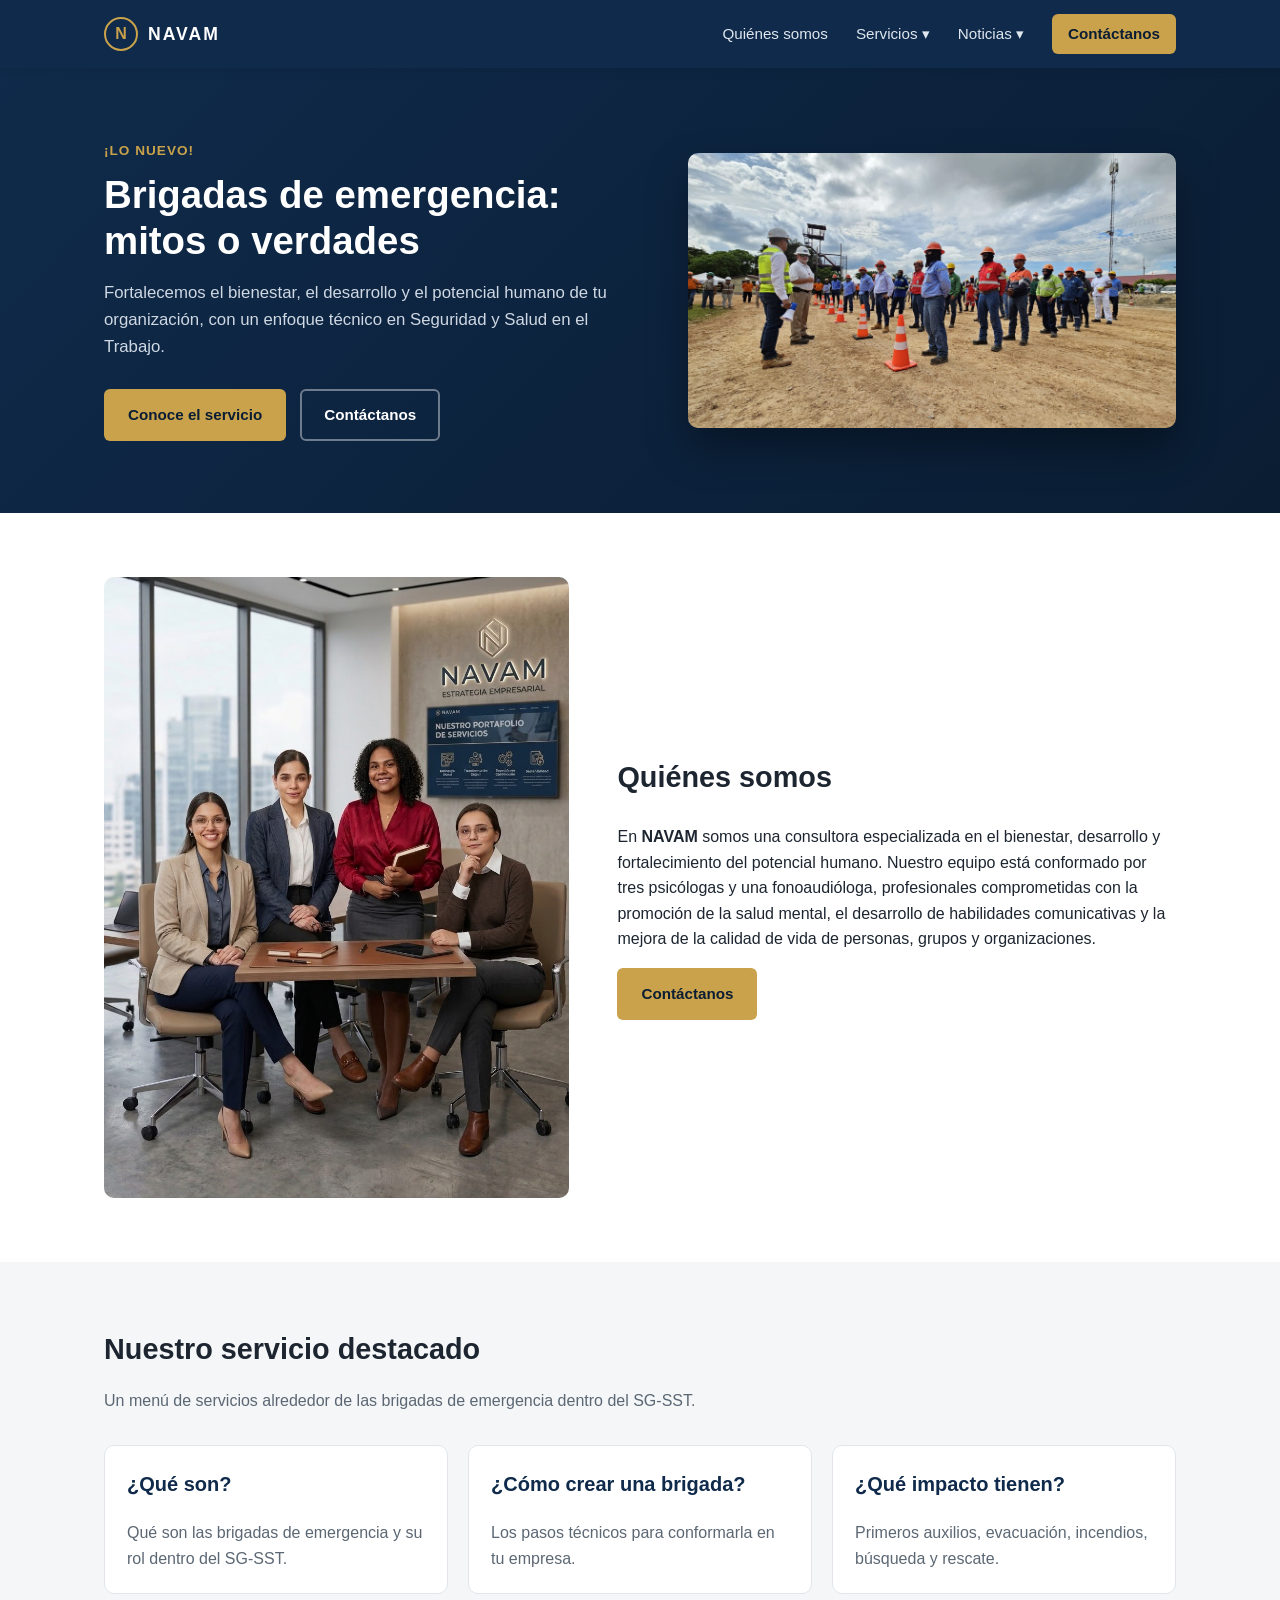
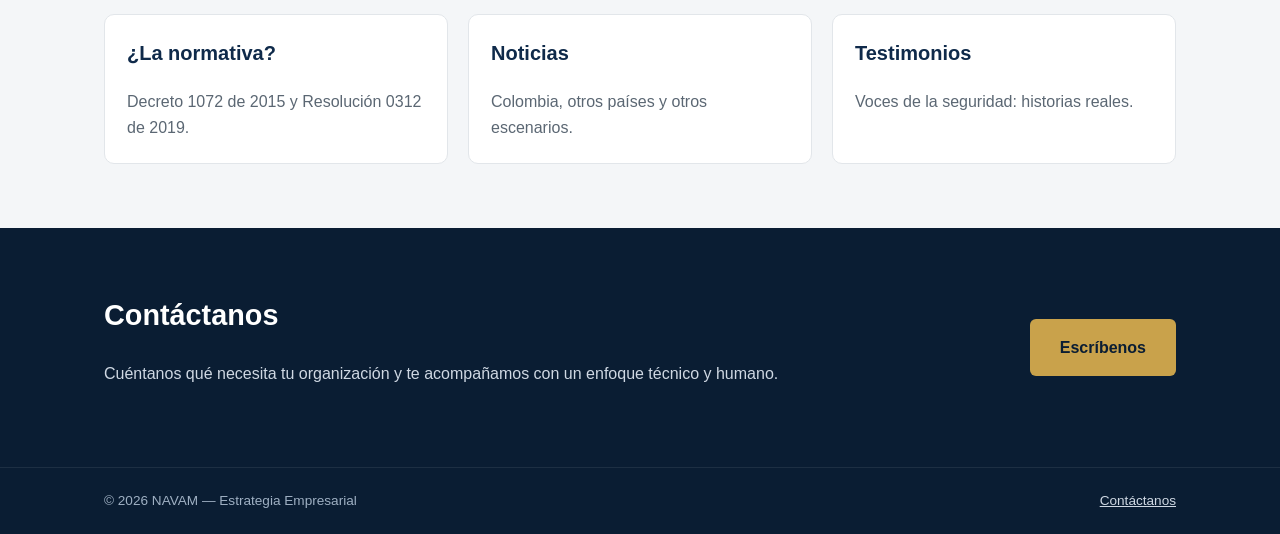
==== index.html @ 8b0f2e37 "Sitio inicial NAVAM" ====
<!doctype html>
<html lang="es">
<head>
<meta charset="UTF-8">
<meta name="viewport" content="width=device-width, initial-scale=1.0">
<title>NAVAM — Estrategia Empresarial | SG-SST</title>
<meta name="description" content="NAVAM: consultora especializada en bienestar, desarrollo y fortalecimiento del potencial humano. Psicología, fonoaudiología y Sistema de Gestión de Seguridad y Salud en el Trabajo (SG-SST).">
<link rel="stylesheet" href="assets/css/style.css">
</head>
<body>

<header class="site-header">
  <div class="container header-inner">
    <a class="brand" href="index.html">
      <span class="brand-mark">N</span>
      <span class="brand-text">NAVAM</span>
    </a>

    <nav class="main-nav" id="main-nav">
      <a href="index.html#quienes-somos">Quiénes somos</a>

      <div class="dropdown">
        <button class="dropdown-toggle" aria-expanded="false">Servicios ▾</button>
        <div class="dropdown-menu">
          <a href="brigadas-de-emergencia.html#que-son">¿Qué son las brigadas de emergencia?</a>
          <a href="brigadas-de-emergencia.html#como-crear">¿Cómo crear una brigada?</a>
          <a href="brigadas-de-emergencia.html#impacto">¿Qué impacto tienen las brigadas?</a>
          <a href="brigadas-de-emergencia.html#normativa">¿La normativa?</a>
          <a href="brigadas-de-emergencia.html#testimonios">Testimonios de nuestro servicio</a>
          <a href="brigadas-de-emergencia.html#importancia">¿Son importantes las brigadas?</a>
        </div>
      </div>

      <div class="dropdown">
        <button class="dropdown-toggle" aria-expanded="false">Noticias ▾</button>
        <div class="dropdown-menu">
          <a href="noticias.html#colombia">Colombia</a>
          <a href="noticias.html#otros-paises">Otros países</a>
        </div>
      </div>

      <a href="index.html#contacto" class="nav-cta">Contáctanos</a>
    </nav>

    <button class="nav-toggle" id="nav-toggle" aria-label="Abrir menú" aria-expanded="false">
      <span></span><span></span><span></span>
    </button>
  </div>
</header>

<main>
  <section class="hero">
    <div class="container hero-inner">
      <div>
        <p class="eyebrow">¡Lo nuevo!</p>
        <h1>Brigadas de emergencia: mitos o verdades</h1>
        <p class="lead">Fortalecemos el bienestar, el desarrollo y el potencial humano de tu organización, con un enfoque técnico en Seguridad y Salud en el Trabajo.</p>
        <div class="hero-actions">
          <a href="brigadas-de-emergencia.html" class="btn btn-primary">Conoce el servicio</a>
          <a href="index.html#contacto" class="btn btn-ghost">Contáctanos</a>
        </div>
      </div>
      <div class="hero-media">
        <img src="assets/img/brigada-05.jpg" alt="Brigada de emergencia en entrenamiento de control de incendios">
      </div>
    </div>
  </section>

  <section id="quienes-somos" class="section">
    <div class="container about-grid">
      <div class="about-media">
        <img src="assets/img/equipo-navam.jpg" alt="Equipo NAVAM">
      </div>
      <div>
        <h2>Quiénes somos</h2>
        <p>En <strong>NAVAM</strong> somos una consultora especializada en el bienestar, desarrollo y fortalecimiento del potencial humano. Nuestro equipo está conformado por tres psicólogas y una fonoaudióloga, profesionales comprometidas con la promoción de la salud mental, el desarrollo de habilidades comunicativas y la mejora de la calidad de vida de personas, grupos y organizaciones.</p>
        <a href="index.html#contacto" class="btn btn-primary">Contáctanos</a>
      </div>
    </div>
  </section>

  <section class="section section-muted">
    <div class="container">
      <h2>Nuestro servicio destacado</h2>
      <p class="section-intro">Un menú de servicios alrededor de las brigadas de emergencia dentro del SG-SST.</p>

      <div class="card-grid">
        <a class="card" href="brigadas-de-emergencia.html#que-son">
          <h3>¿Qué son?</h3>
          <p>Qué son las brigadas de emergencia y su rol dentro del SG-SST.</p>
        </a>
        <a class="card" href="brigadas-de-emergencia.html#como-crear">
          <h3>¿Cómo crear una brigada?</h3>
          <p>Los pasos técnicos para conformarla en tu empresa.</p>
        </a>
        <a class="card" href="brigadas-de-emergencia.html#impacto">
          <h3>¿Qué impacto tienen?</h3>
          <p>Primeros auxilios, evacuación, incendios, búsqueda y rescate.</p>
        </a>
        <a class="card" href="brigadas-de-emergencia.html#normativa">
          <h3>¿La normativa?</h3>
          <p>Decreto 1072 de 2015 y Resolución 0312 de 2019.</p>
        </a>
        <a class="card" href="noticias.html">
          <h3>Noticias</h3>
          <p>Colombia, otros países y otros escenarios.</p>
        </a>
        <a class="card" href="brigadas-de-emergencia.html#testimonios">
          <h3>Testimonios</h3>
          <p>Voces de la seguridad: historias reales.</p>
        </a>
      </div>
    </div>
  </section>

  <section id="contacto" class="section section-contact">
    <div class="container contact-inner">
      <div>
        <h2>Contáctanos</h2>
        <p>Cuéntanos qué necesita tu organización y te acompañamos con un enfoque técnico y humano.</p>
      </div>
      <a class="btn btn-primary btn-lg" href="mailto:contacto@navam.com.co">Escríbenos</a>
    </div>
  </section>
</main>

<footer class="site-footer">
  <div class="container footer-inner">
    <span>© <span id="year"></span> NAVAM — Estrategia Empresarial</span>
    <a href="index.html#contacto">Contáctanos</a>
  </div>
</footer>

<script src="assets/js/main.js"></script>
</body>
</html>
---- assets/css/style.css ----
:root {
  --navy: #0f2a4a;
  --navy-dark: #0a1d33;
  --gold: #c9a24b;
  --gold-dark: #a9843a;
  --ink: #1c2530;
  --muted: #5b6773;
  --bg: #ffffff;
  --bg-muted: #f4f6f8;
  --border: #e2e6ea;
  --radius: 10px;
  --max-width: 1120px;
}

* { box-sizing: border-box; }

html { scroll-behavior: smooth; }

body {
  margin: 0;
  font-family: "Segoe UI", Roboto, Helvetica, Arial, sans-serif;
  color: var(--ink);
  background: var(--bg);
  line-height: 1.6;
}

img { max-width: 100%; display: block; }

.container {
  max-width: var(--max-width);
  margin: 0 auto;
  padding: 0 24px;
}

/* Header */
.site-header {
  position: sticky;
  top: 0;
  z-index: 50;
  background: var(--navy);
  color: #fff;
  box-shadow: 0 2px 10px rgba(0,0,0,0.08);
}

.header-inner {
  display: flex;
  align-items: center;
  justify-content: space-between;
  height: 68px;
}

.brand {
  display: flex;
  align-items: center;
  gap: 10px;
  text-decoration: none;
  color: #fff;
}

.brand-mark {
  width: 34px;
  height: 34px;
  display: grid;
  place-items: center;
  border: 2px solid var(--gold);
  border-radius: 50%;
  color: var(--gold);
  font-weight: 700;
}

.brand-text {
  font-weight: 700;
  letter-spacing: 2px;
  font-size: 1.1rem;
}

.main-nav {
  display: flex;
  align-items: center;
  gap: 28px;
}

.main-nav > a {
  color: #dfe6ee;
  text-decoration: none;
  font-size: 0.95rem;
}

.main-nav > a:hover { color: #fff; }

.nav-cta {
  background: var(--gold);
  color: var(--navy-dark) !important;
  padding: 8px 16px;
  border-radius: 6px;
  font-weight: 600;
}

.nav-cta:hover { background: var(--gold-dark); }

.dropdown { position: relative; }

.dropdown-toggle {
  background: none;
  border: none;
  color: #dfe6ee;
  font-size: 0.95rem;
  font-family: inherit;
  cursor: pointer;
  padding: 0;
}

.dropdown-toggle:hover { color: #fff; }

.dropdown-menu {
  display: none;
  position: absolute;
  top: calc(100% + 14px);
  left: 0;
  background: #fff;
  color: var(--ink);
  min-width: 260px;
  border-radius: var(--radius);
  box-shadow: 0 12px 30px rgba(0,0,0,0.18);
  padding: 8px;
}

.dropdown.open .dropdown-menu,
.dropdown:hover .dropdown-menu {
  display: block;
}

.dropdown-menu a {
  display: block;
  padding: 10px 12px;
  border-radius: 6px;
  text-decoration: none;
  color: var(--ink);
  font-size: 0.92rem;
}

.dropdown-menu a:hover { background: var(--bg-muted); }

.nav-toggle {
  display: none;
  flex-direction: column;
  gap: 5px;
  background: none;
  border: none;
  cursor: pointer;
  padding: 6px;
}

.nav-toggle span {
  width: 24px;
  height: 2px;
  background: #fff;
}

/* Hero */
.hero {
  background: linear-gradient(135deg, var(--navy) 0%, var(--navy-dark) 100%);
  color: #fff;
  padding: 72px 0;
}

.hero-inner {
  display: grid;
  grid-template-columns: 1.1fr 1fr;
  gap: 48px;
  align-items: center;
}

.eyebrow {
  color: var(--gold);
  font-weight: 700;
  letter-spacing: 1px;
  text-transform: uppercase;
  font-size: 0.85rem;
  margin: 0 0 10px;
}

.hero h1 {
  font-size: 2.4rem;
  line-height: 1.2;
  margin: 0 0 16px;
}

.hero .lead {
  color: #cfd8e3;
  font-size: 1.05rem;
  margin: 0 0 28px;
}

.hero-actions { display: flex; gap: 14px; flex-wrap: wrap; }

.hero-media img {
  border-radius: var(--radius);
  box-shadow: 0 20px 40px rgba(0,0,0,0.35);
}

/* Buttons */
.btn {
  display: inline-block;
  padding: 12px 22px;
  border-radius: 6px;
  text-decoration: none;
  font-weight: 600;
  font-size: 0.95rem;
  border: 2px solid transparent;
}

.btn-primary {
  background: var(--gold);
  color: var(--navy-dark);
}

.btn-primary:hover { background: var(--gold-dark); }

.btn-ghost {
  border-color: rgba(255,255,255,0.4);
  color: #fff;
}

.btn-ghost:hover { border-color: #fff; }

.btn-lg { padding: 14px 28px; font-size: 1rem; }

/* Sections */
.section { padding: 64px 0; scroll-margin-top: 84px; }
.section-muted { background: var(--bg-muted); }
.section-intro { color: var(--muted); margin-top: -8px; }

.page-hero {
  background: var(--navy);
  color: #fff;
  padding: 56px 0 40px;
}

.page-hero h1 { margin: 0; font-size: 2rem; }

.narrow { max-width: 820px; }

h2 { font-size: 1.8rem; margin-top: 0; }
h3 { font-size: 1.25rem; }

.about-grid {
  display: grid;
  grid-template-columns: 1fr 1.2fr;
  gap: 48px;
  align-items: center;
}

.about-media img { border-radius: var(--radius); }

/* Cards */
.card-grid {
  display: grid;
  grid-template-columns: repeat(3, 1fr);
  gap: 20px;
  margin-top: 32px;
}

.card-grid.two-cols { grid-template-columns: repeat(2, 1fr); }

.card {
  display: block;
  background: #fff;
  border: 1px solid var(--border);
  border-radius: var(--radius);
  padding: 22px;
  text-decoration: none;
  color: inherit;
  transition: transform 0.15s ease, box-shadow 0.15s ease;
}

a.card:hover {
  transform: translateY(-3px);
  box-shadow: 0 10px 24px rgba(0,0,0,0.08);
}

.card h3, .card h4 { margin-top: 0; color: var(--navy); }
.card p { color: var(--muted); margin-bottom: 0; }

/* Lists */
.check-list, .step-list {
  padding-left: 22px;
}

.check-list li, .step-list li {
  margin-bottom: 10px;
}

/* Media grid */
.section-media .media-grid {
  display: grid;
  grid-template-columns: 1fr 1fr;
  gap: 20px;
}

.section-media img {
  border-radius: var(--radius);
  width: 100%;
  height: 320px;
  object-fit: cover;
}

/* Testimonio */
.section-testimonio blockquote {
  border-left: 4px solid var(--gold);
  margin: 0;
  padding-left: 20px;
  font-style: italic;
}

.video-pending {
  color: var(--muted);
  font-style: normal;
  font-size: 0.9rem;
}

/* Noticias */
.news-item {
  margin-bottom: 48px;
  padding-bottom: 40px;
  border-bottom: 1px solid var(--border);
}

.news-item:last-child { border-bottom: none; }

.quote-list blockquote {
  border-left: 3px solid var(--gold);
  padding-left: 16px;
  margin: 0 0 16px;
  color: var(--muted);
}

.quote-list cite {
  display: block;
  margin-top: 6px;
  font-style: normal;
  font-size: 0.85rem;
  color: var(--navy);
}

/* Contact */
.section-contact {
  background: var(--navy-dark);
  color: #fff;
}

.section-contact h2 { color: #fff; }
.section-contact p { color: #cfd8e3; }

.contact-inner {
  display: flex;
  align-items: center;
  justify-content: space-between;
  gap: 24px;
  flex-wrap: wrap;
}

/* Footer */
.site-footer {
  background: var(--navy-dark);
  color: #9fb0c3;
  padding: 22px 0;
  border-top: 1px solid rgba(255,255,255,0.08);
}

.footer-inner {
  display: flex;
  justify-content: space-between;
  align-items: center;
  flex-wrap: wrap;
  gap: 12px;
  font-size: 0.85rem;
}

.footer-inner a { color: #cfd8e3; }

/* Responsive */
@media (max-width: 860px) {
  .hero-inner, .about-grid, .section-media .media-grid {
    grid-template-columns: 1fr;
  }

  .card-grid, .card-grid.two-cols {
    grid-template-columns: 1fr;
  }

  .nav-toggle { display: flex; }

  .main-nav {
    position: absolute;
    top: 68px;
    left: 0;
    right: 0;
    background: var(--navy);
    flex-direction: column;
    align-items: flex-start;
    gap: 4px;
    padding: 16px 24px 24px;
    display: none;
  }

  .main-nav.open { display: flex; }

  .dropdown { width: 100%; }
  .dropdown-toggle { padding: 10px 0; width: 100%; text-align: left; }
  .dropdown-menu {
    position: static;
    display: none;
    box-shadow: none;
    background: var(--navy-dark);
    margin-top: 4px;
  }
  .dropdown.open .dropdown-menu { display: block; }
  .dropdown-menu a { color: #dfe6ee; }
  .dropdown-menu a:hover { background: rgba(255,255,255,0.06); }

  .nav-cta { margin-top: 8px; }
}
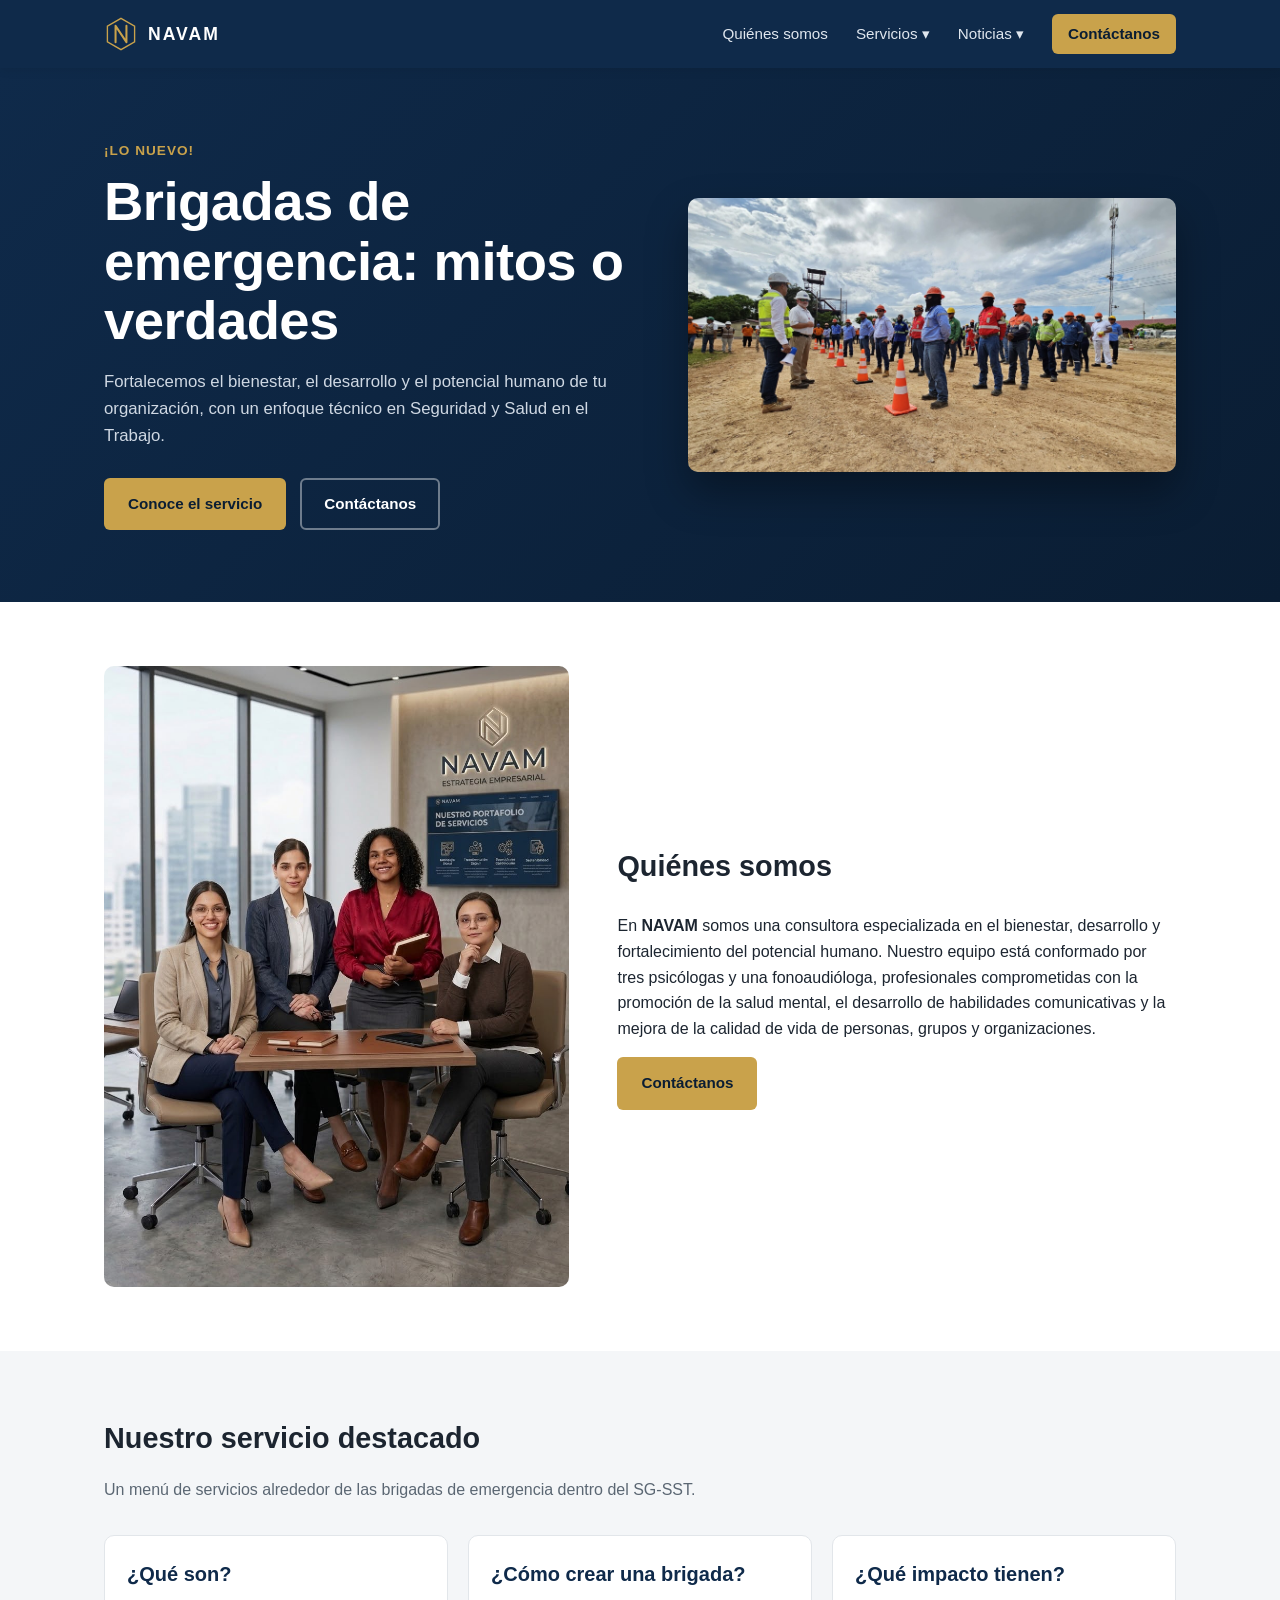
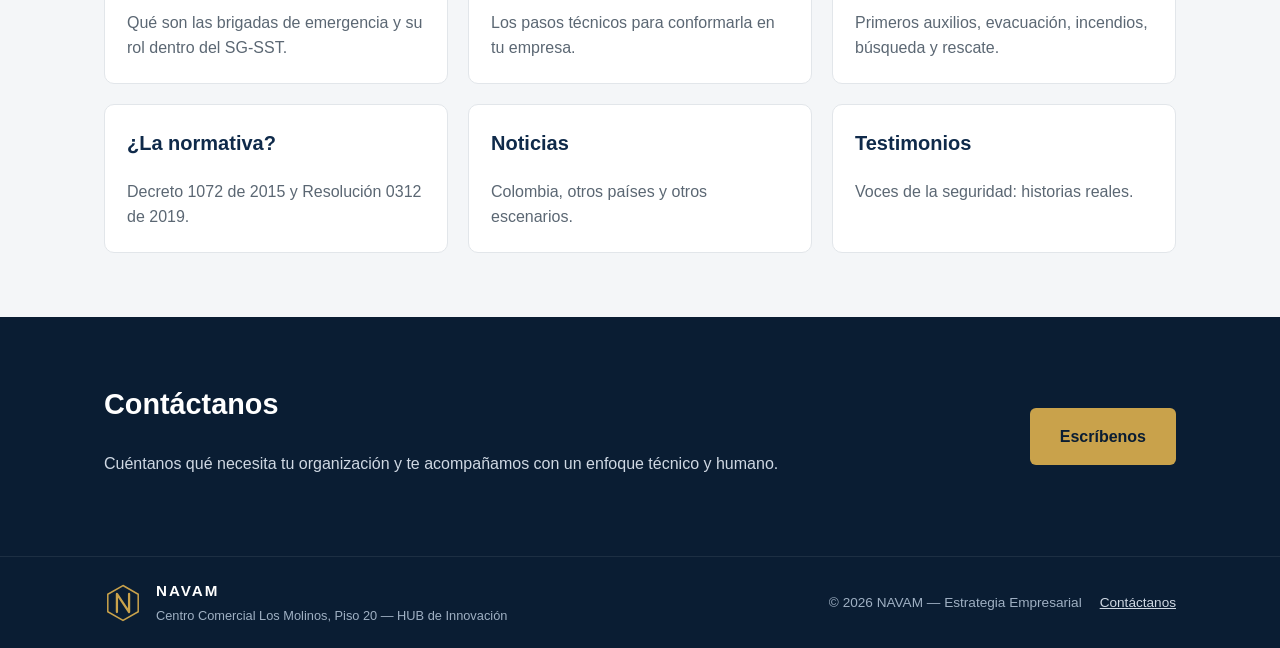
==== commit d011f3fd: "Separar cada servicio en su propia página y actualizar branding - Cada bloque de brigadas-de-emergen" ====
--- a/index.html
+++ b/index.html
@@ -12,7 +12,7 @@
 <header class="site-header">
   <div class="container header-inner">
     <a class="brand" href="index.html">
-      <span class="brand-mark">N</span>
+      <img src="assets/img/logo-navam.svg" alt="NAVAM" class="brand-logo">
       <span class="brand-text">NAVAM</span>
     </a>
 
@@ -22,12 +22,12 @@
       <div class="dropdown">
         <button class="dropdown-toggle" aria-expanded="false">Servicios ▾</button>
         <div class="dropdown-menu">
-          <a href="brigadas-de-emergencia.html#que-son">¿Qué son las brigadas de emergencia?</a>
-          <a href="brigadas-de-emergencia.html#como-crear">¿Cómo crear una brigada?</a>
-          <a href="brigadas-de-emergencia.html#impacto">¿Qué impacto tienen las brigadas?</a>
-          <a href="brigadas-de-emergencia.html#normativa">¿La normativa?</a>
-          <a href="brigadas-de-emergencia.html#testimonios">Testimonios de nuestro servicio</a>
-          <a href="brigadas-de-emergencia.html#importancia">¿Son importantes las brigadas?</a>
+          <a href="brigadas-que-son.html">¿Qué son las brigadas de emergencia?</a>
+          <a href="brigadas-como-crear.html">¿Cómo crear una brigada?</a>
+          <a href="brigadas-impacto.html">¿Qué impacto tienen las brigadas?</a>
+          <a href="brigadas-normativa.html">¿La normativa?</a>
+          <a href="brigadas-testimonios.html">Testimonios de nuestro servicio</a>
+          <a href="brigadas-importancia.html">¿Son importantes las brigadas?</a>
         </div>
       </div>
 
@@ -56,7 +56,7 @@
         <h1>Brigadas de emergencia: mitos o verdades</h1>
         <p class="lead">Fortalecemos el bienestar, el desarrollo y el potencial humano de tu organización, con un enfoque técnico en Seguridad y Salud en el Trabajo.</p>
         <div class="hero-actions">
-          <a href="brigadas-de-emergencia.html" class="btn btn-primary">Conoce el servicio</a>
+          <a href="brigadas-que-son.html" class="btn btn-primary">Conoce el servicio</a>
           <a href="index.html#contacto" class="btn btn-ghost">Contáctanos</a>
         </div>
       </div>
@@ -85,19 +85,19 @@
       <p class="section-intro">Un menú de servicios alrededor de las brigadas de emergencia dentro del SG-SST.</p>
 
       <div class="card-grid">
-        <a class="card" href="brigadas-de-emergencia.html#que-son">
+        <a class="card" href="brigadas-que-son.html">
           <h3>¿Qué son?</h3>
           <p>Qué son las brigadas de emergencia y su rol dentro del SG-SST.</p>
         </a>
-        <a class="card" href="brigadas-de-emergencia.html#como-crear">
+        <a class="card" href="brigadas-como-crear.html">
           <h3>¿Cómo crear una brigada?</h3>
           <p>Los pasos técnicos para conformarla en tu empresa.</p>
         </a>
-        <a class="card" href="brigadas-de-emergencia.html#impacto">
+        <a class="card" href="brigadas-impacto.html">
           <h3>¿Qué impacto tienen?</h3>
           <p>Primeros auxilios, evacuación, incendios, búsqueda y rescate.</p>
         </a>
-        <a class="card" href="brigadas-de-emergencia.html#normativa">
+        <a class="card" href="brigadas-normativa.html">
           <h3>¿La normativa?</h3>
           <p>Decreto 1072 de 2015 y Resolución 0312 de 2019.</p>
         </a>
@@ -105,7 +105,7 @@
           <h3>Noticias</h3>
           <p>Colombia, otros países y otros escenarios.</p>
         </a>
-        <a class="card" href="brigadas-de-emergencia.html#testimonios">
+        <a class="card" href="brigadas-testimonios.html">
           <h3>Testimonios</h3>
           <p>Voces de la seguridad: historias reales.</p>
         </a>
@@ -126,8 +126,17 @@
 
 <footer class="site-footer">
   <div class="container footer-inner">
-    <span>© <span id="year"></span> NAVAM — Estrategia Empresarial</span>
-    <a href="index.html#contacto">Contáctanos</a>
+    <div class="footer-brand">
+      <img src="assets/img/logo-navam.svg" alt="NAVAM" class="footer-logo">
+      <div>
+        <span class="footer-brand-name">NAVAM</span>
+        <span class="footer-address">Centro Comercial Los Molinos, Piso 20 — HUB de Innovación</span>
+      </div>
+    </div>
+    <div class="footer-links">
+      <span>© <span id="year"></span> NAVAM — Estrategia Empresarial</span>
+      <a href="index.html#contacto">Contáctanos</a>
+    </div>
   </div>
 </footer>
 
--- a/assets/css/style.css
+++ b/assets/css/style.css
@@ -57,15 +57,9 @@
   color: #fff;
 }
 
-.brand-mark {
+.brand-logo {
   width: 34px;
   height: 34px;
-  display: grid;
-  place-items: center;
-  border: 2px solid var(--gold);
-  border-radius: 50%;
-  color: var(--gold);
-  font-weight: 700;
 }
 
 .brand-text {
@@ -181,9 +175,14 @@
 }
 
 .hero h1 {
-  font-size: 2.4rem;
-  line-height: 1.2;
-  margin: 0 0 16px;
+  font-size: 3.4rem;
+  line-height: 1.1;
+  letter-spacing: -0.5px;
+  margin: 0 0 18px;
+}
+
+@media (max-width: 860px) {
+  .hero h1 { font-size: 2.4rem; }
 }
 
 .hero .lead {
@@ -373,11 +372,80 @@
   justify-content: space-between;
   align-items: center;
   flex-wrap: wrap;
-  gap: 12px;
+  gap: 20px;
   font-size: 0.85rem;
 }
 
 .footer-inner a { color: #cfd8e3; }
+
+.footer-brand {
+  display: flex;
+  align-items: center;
+  gap: 14px;
+}
+
+.footer-logo {
+  width: 38px;
+  height: 38px;
+  flex-shrink: 0;
+}
+
+.footer-brand-name {
+  display: block;
+  font-weight: 700;
+  letter-spacing: 2px;
+  color: #fff;
+  font-size: 0.95rem;
+}
+
+.footer-address {
+  display: block;
+  font-size: 0.8rem;
+  color: #9fb0c3;
+  margin-top: 2px;
+}
+
+.footer-links {
+  display: flex;
+  align-items: center;
+  gap: 18px;
+  flex-wrap: wrap;
+}
+
+/* Related services */
+.related-services {
+  margin-top: 40px;
+  padding-top: 32px;
+  border-top: 1px solid var(--border);
+}
+
+.related-services h3 {
+  margin-top: 0;
+}
+
+.related-list {
+  display: grid;
+  grid-template-columns: repeat(2, 1fr);
+  gap: 10px;
+  padding-left: 0;
+  list-style: none;
+}
+
+.related-list a {
+  display: block;
+  padding: 10px 14px;
+  border: 1px solid var(--border);
+  border-radius: 6px;
+  text-decoration: none;
+  color: var(--navy);
+  font-size: 0.9rem;
+}
+
+.related-list a:hover { background: var(--bg-muted); }
+
+@media (max-width: 640px) {
+  .related-list { grid-template-columns: 1fr; }
+}
 
 /* Responsive */
 @media (max-width: 860px) {
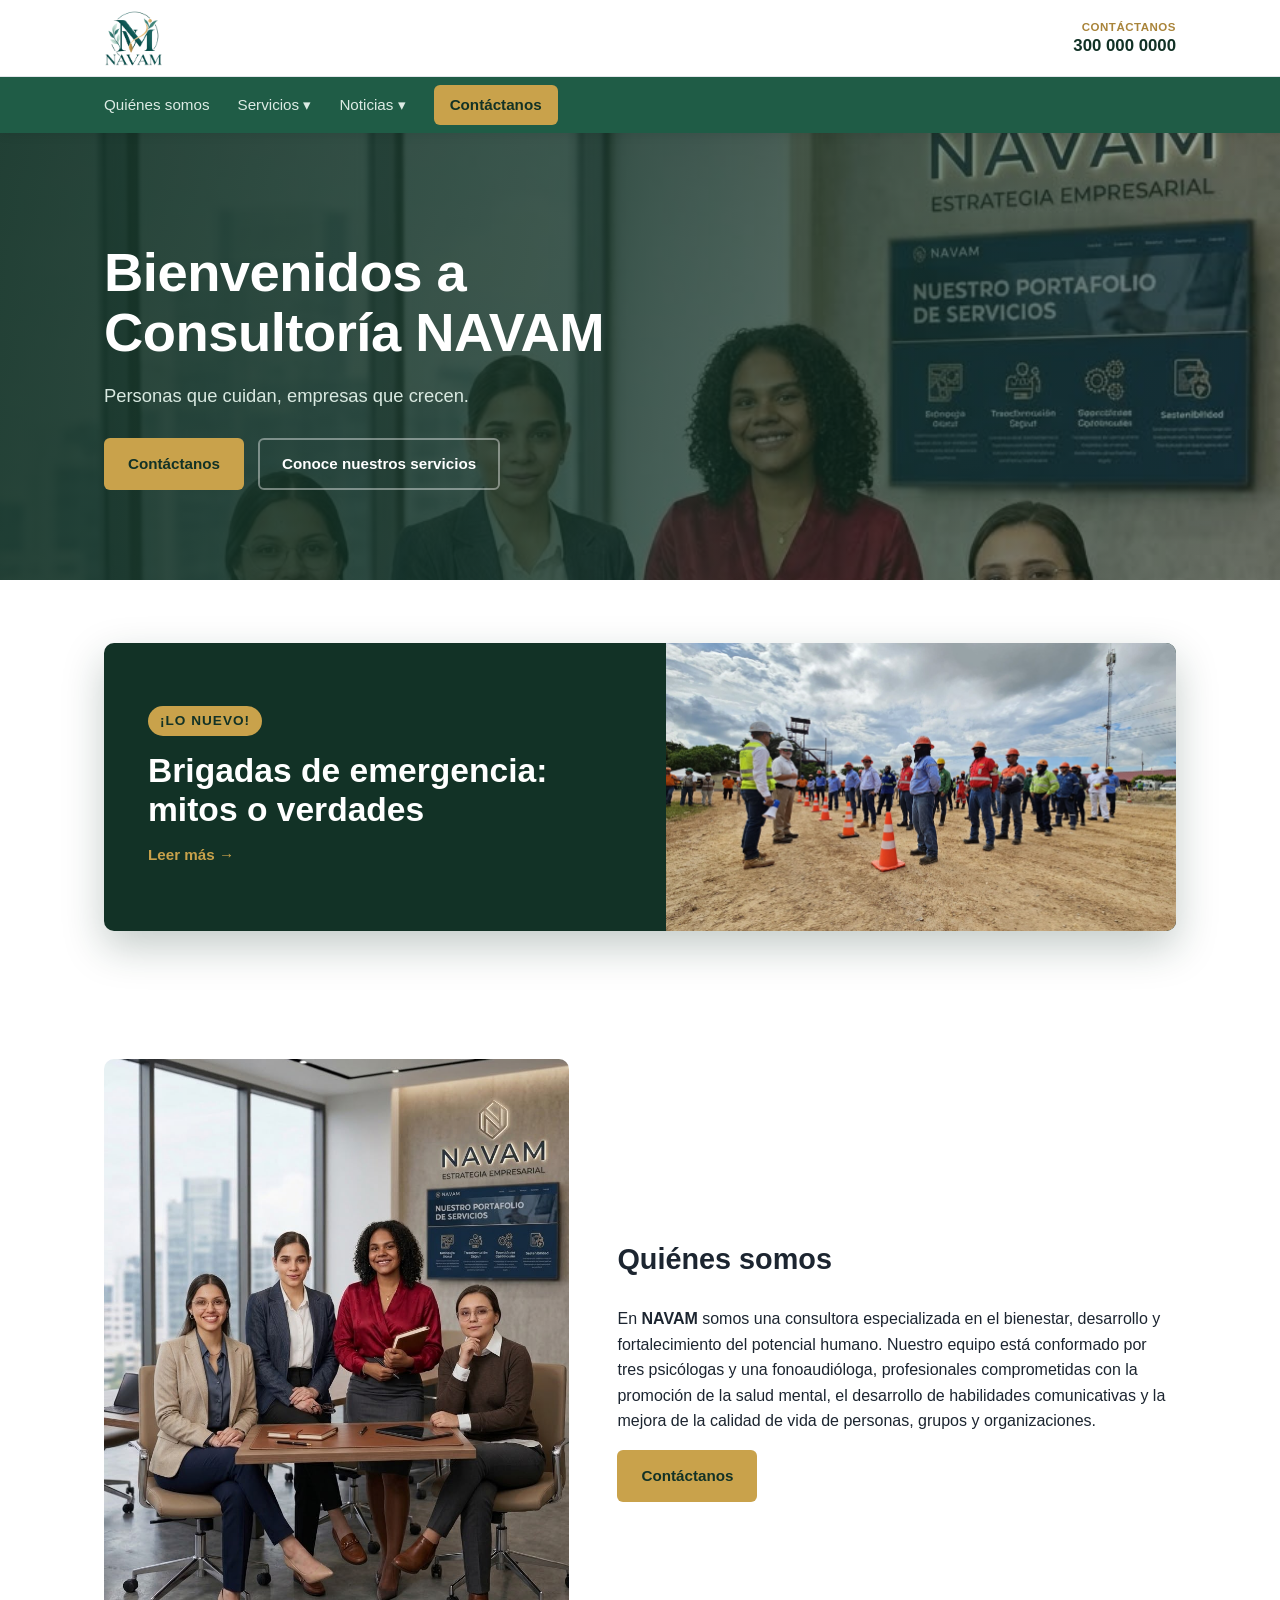
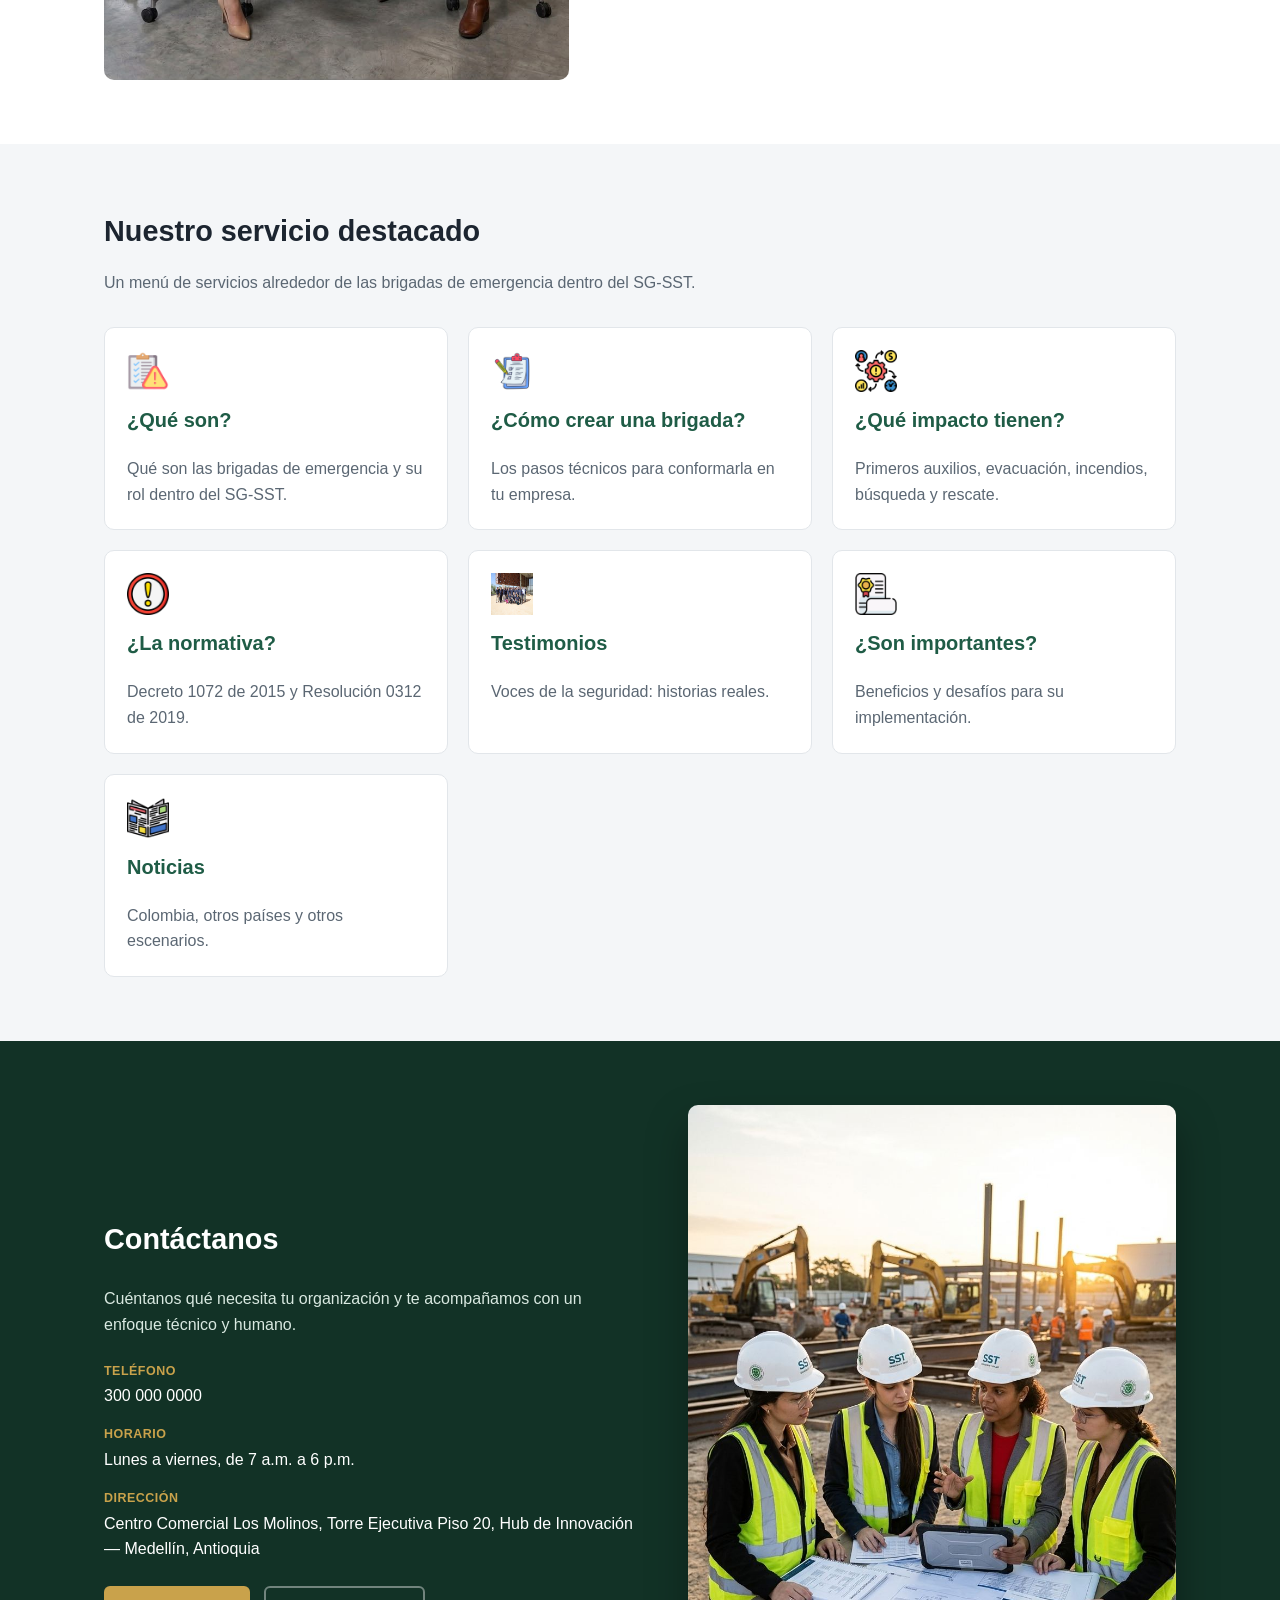
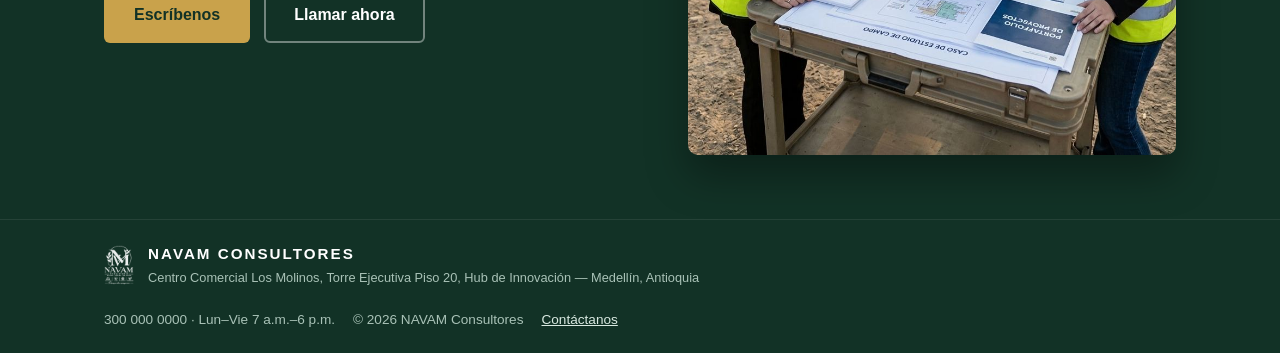
==== commit e88aa70d: "Rediseñar con paleta verde, logo real y contenido del Word actualizado - Reemplaza el placeholder ci" ====
--- a/index.html
+++ b/index.html
@@ -5,64 +5,86 @@
 <meta name="viewport" content="width=device-width, initial-scale=1.0">
 <title>NAVAM — Estrategia Empresarial | SG-SST</title>
 <meta name="description" content="NAVAM: consultora especializada en bienestar, desarrollo y fortalecimiento del potencial humano. Psicología, fonoaudiología y Sistema de Gestión de Seguridad y Salud en el Trabajo (SG-SST).">
+<link rel="icon" href="assets/img/favicon.png" type="image/png">
 <link rel="stylesheet" href="assets/css/style.css">
 </head>
 <body>
 
 <header class="site-header">
-  <div class="container header-inner">
-    <a class="brand" href="index.html">
-      <img src="assets/img/logo-navam.svg" alt="NAVAM" class="brand-logo">
-      <span class="brand-text">NAVAM</span>
-    </a>
-
-    <nav class="main-nav" id="main-nav">
-      <a href="index.html#quienes-somos">Quiénes somos</a>
-
-      <div class="dropdown">
-        <button class="dropdown-toggle" aria-expanded="false">Servicios ▾</button>
-        <div class="dropdown-menu">
-          <a href="brigadas-que-son.html">¿Qué son las brigadas de emergencia?</a>
-          <a href="brigadas-como-crear.html">¿Cómo crear una brigada?</a>
-          <a href="brigadas-impacto.html">¿Qué impacto tienen las brigadas?</a>
-          <a href="brigadas-normativa.html">¿La normativa?</a>
-          <a href="brigadas-testimonios.html">Testimonios de nuestro servicio</a>
-          <a href="brigadas-importancia.html">¿Son importantes las brigadas?</a>
-        </div>
-      </div>
-
-      <div class="dropdown">
-        <button class="dropdown-toggle" aria-expanded="false">Noticias ▾</button>
-        <div class="dropdown-menu">
-          <a href="noticias.html#colombia">Colombia</a>
-          <a href="noticias.html#otros-paises">Otros países</a>
-        </div>
-      </div>
-
-      <a href="index.html#contacto" class="nav-cta">Contáctanos</a>
-    </nav>
-
-    <button class="nav-toggle" id="nav-toggle" aria-label="Abrir menú" aria-expanded="false">
-      <span></span><span></span><span></span>
-    </button>
+  <div class="header-top">
+    <div class="container header-top-inner">
+      <a class="brand" href="index.html">
+        <img src="assets/img/logo-navam-header.png" alt="NAVAM Consultores" class="brand-logo">
+      </a>
+      <a href="tel:+573000000000" class="header-phone">
+        <span class="header-phone-label">Contáctanos</span>
+        <span class="header-phone-number">300 000 0000</span>
+      </a>
+    </div>
   </div>
+
+  <nav class="header-nav">
+    <div class="container header-nav-inner">
+      <div class="main-nav" id="main-nav">
+        <a href="index.html#quienes-somos">Quiénes somos</a>
+
+        <div class="dropdown">
+          <button class="dropdown-toggle" aria-expanded="false">Servicios ▾</button>
+          <div class="dropdown-menu">
+            <a href="brigadas-que-son.html">¿Qué son las brigadas de emergencia?</a>
+            <a href="brigadas-como-crear.html">¿Cómo crear una brigada?</a>
+            <a href="brigadas-impacto.html">¿Qué impacto tienen las brigadas?</a>
+            <a href="brigadas-normativa.html">¿La normativa?</a>
+            <a href="brigadas-testimonios.html">Testimonios de nuestro servicio</a>
+            <a href="brigadas-importancia.html">¿Son importantes las brigadas?</a>
+          </div>
+        </div>
+
+        <div class="dropdown">
+          <button class="dropdown-toggle" aria-expanded="false">Noticias ▾</button>
+          <div class="dropdown-menu">
+            <a href="noticias.html#colombia">Colombia</a>
+            <a href="noticias.html#otros-paises">Otros países</a>
+          </div>
+        </div>
+
+        <a href="index.html#contacto" class="nav-cta">Contáctanos</a>
+      </div>
+
+      <button class="nav-toggle" id="nav-toggle" aria-label="Abrir menú" aria-expanded="false">
+        <span></span><span></span><span></span>
+      </button>
+    </div>
+  </nav>
 </header>
 
 <main>
-  <section class="hero">
+  <section class="hero" style="background-image: url('assets/img/equipo-navam.jpg');">
+    <div class="hero-overlay"></div>
     <div class="container hero-inner">
-      <div>
-        <p class="eyebrow">¡Lo nuevo!</p>
-        <h1>Brigadas de emergencia: mitos o verdades</h1>
-        <p class="lead">Fortalecemos el bienestar, el desarrollo y el potencial humano de tu organización, con un enfoque técnico en Seguridad y Salud en el Trabajo.</p>
+      <div class="hero-copy">
+        <h1>Bienvenidos a Consultoría NAVAM</h1>
+        <p class="lead">Personas que cuidan, empresas que crecen.</p>
         <div class="hero-actions">
-          <a href="brigadas-que-son.html" class="btn btn-primary">Conoce el servicio</a>
-          <a href="index.html#contacto" class="btn btn-ghost">Contáctanos</a>
-        </div>
-      </div>
-      <div class="hero-media">
-        <img src="assets/img/brigada-05.jpg" alt="Brigada de emergencia en entrenamiento de control de incendios">
-      </div>
+          <a href="index.html#contacto" class="btn btn-primary">Contáctanos</a>
+          <a href="brigadas-que-son.html" class="btn btn-ghost">Conoce nuestros servicios</a>
+        </div>
+      </div>
+    </div>
+  </section>
+
+  <section class="section news-feature">
+    <div class="container">
+      <a class="news-card" href="brigadas-que-son.html">
+        <div class="news-card-copy">
+          <span class="eyebrow">¡Lo nuevo!</span>
+          <h2>Brigadas de emergencia: mitos o verdades</h2>
+          <span class="news-card-cta">Leer más →</span>
+        </div>
+        <div class="news-card-media">
+          <img src="assets/img/brigada-05.jpg" alt="Brigada de emergencia en entrenamiento de control de incendios">
+        </div>
+      </a>
     </div>
   </section>
 
@@ -86,40 +108,79 @@
 
       <div class="card-grid">
         <a class="card" href="brigadas-que-son.html">
+          <img src="assets/img/icon-riesgos.png" alt="" class="card-icon">
           <h3>¿Qué son?</h3>
           <p>Qué son las brigadas de emergencia y su rol dentro del SG-SST.</p>
         </a>
         <a class="card" href="brigadas-como-crear.html">
+          <img src="assets/img/icon-crear.png" alt="" class="card-icon">
           <h3>¿Cómo crear una brigada?</h3>
           <p>Los pasos técnicos para conformarla en tu empresa.</p>
         </a>
         <a class="card" href="brigadas-impacto.html">
+          <img src="assets/img/icon-impacto.png" alt="" class="card-icon">
           <h3>¿Qué impacto tienen?</h3>
           <p>Primeros auxilios, evacuación, incendios, búsqueda y rescate.</p>
         </a>
         <a class="card" href="brigadas-normativa.html">
+          <img src="assets/img/icon-normativa.png" alt="" class="card-icon">
           <h3>¿La normativa?</h3>
           <p>Decreto 1072 de 2015 y Resolución 0312 de 2019.</p>
         </a>
+        <a class="card" href="brigadas-testimonios.html">
+          <img src="assets/img/icon-preguntas.png" alt="" class="card-icon">
+          <h3>Testimonios</h3>
+          <p>Voces de la seguridad: historias reales.</p>
+        </a>
+        <a class="card" href="brigadas-importancia.html">
+          <img src="assets/img/icon-alerta.png" alt="" class="card-icon">
+          <h3>¿Son importantes?</h3>
+          <p>Beneficios y desafíos para su implementación.</p>
+        </a>
         <a class="card" href="noticias.html">
+          <img src="assets/img/icon-noticias.png" alt="" class="card-icon">
           <h3>Noticias</h3>
           <p>Colombia, otros países y otros escenarios.</p>
         </a>
-        <a class="card" href="brigadas-testimonios.html">
-          <h3>Testimonios</h3>
-          <p>Voces de la seguridad: historias reales.</p>
-        </a>
       </div>
     </div>
   </section>
 
   <section id="contacto" class="section section-contact">
-    <div class="container contact-inner">
+    <div class="container contact-full">
       <div>
         <h2>Contáctanos</h2>
         <p>Cuéntanos qué necesita tu organización y te acompañamos con un enfoque técnico y humano.</p>
-      </div>
-      <a class="btn btn-primary btn-lg" href="mailto:contacto@navam.com.co">Escríbenos</a>
+
+        <ul class="contact-details">
+          <li>
+            <div>
+              <span class="contact-label">Teléfono</span>
+              <span class="contact-value">300 000 0000</span>
+            </div>
+          </li>
+          <li>
+            <div>
+              <span class="contact-label">Horario</span>
+              <span class="contact-value">Lunes a viernes, de 7 a.m. a 6 p.m.</span>
+            </div>
+          </li>
+          <li>
+            <div>
+              <span class="contact-label">Dirección</span>
+              <span class="contact-value">Centro Comercial Los Molinos, Torre Ejecutiva Piso 20, Hub de Innovación — Medellín, Antioquia</span>
+            </div>
+          </li>
+        </ul>
+
+        <div class="hero-actions" style="margin-top: 24px;">
+          <a class="btn btn-primary btn-lg" href="mailto:contacto@navam.com.co">Escríbenos</a>
+          <a class="btn btn-ghost btn-lg" href="tel:+573000000000">Llamar ahora</a>
+        </div>
+      </div>
+      <div class="contact-media">
+        <img src="assets/img/contacto-equipo.jpg" alt="Equipo NAVAM en campo">
+      </div>
     </div>
   </section>
 </main>
@@ -127,14 +188,15 @@
 <footer class="site-footer">
   <div class="container footer-inner">
     <div class="footer-brand">
-      <img src="assets/img/logo-navam.svg" alt="NAVAM" class="footer-logo">
+      <img src="assets/img/logo-navam.png" alt="NAVAM Consultores" class="footer-logo">
       <div>
-        <span class="footer-brand-name">NAVAM</span>
-        <span class="footer-address">Centro Comercial Los Molinos, Piso 20 — HUB de Innovación</span>
+        <span class="footer-brand-name">NAVAM CONSULTORES</span>
+        <span class="footer-address">Centro Comercial Los Molinos, Torre Ejecutiva Piso 20, Hub de Innovación — Medellín, Antioquia</span>
       </div>
     </div>
     <div class="footer-links">
-      <span>© <span id="year"></span> NAVAM — Estrategia Empresarial</span>
+      <span>300 000 0000 · Lun–Vie 7 a.m.–6 p.m.</span>
+      <span>© <span id="year"></span> NAVAM Consultores</span>
       <a href="index.html#contacto">Contáctanos</a>
     </div>
   </div>
--- a/assets/css/style.css
+++ b/assets/css/style.css
@@ -1,6 +1,7 @@
 :root {
-  --navy: #0f2a4a;
-  --navy-dark: #0a1d33;
+  --green: #1f5c46;
+  --green-dark: #123226;
+  --green-soft: #e8f0ec;
   --gold: #c9a24b;
   --gold-dark: #a9843a;
   --ink: #1c2530;
@@ -37,16 +38,19 @@
   position: sticky;
   top: 0;
   z-index: 50;
-  background: var(--navy);
-  color: #fff;
   box-shadow: 0 2px 10px rgba(0,0,0,0.08);
 }
 
-.header-inner {
+.header-top {
+  background: #fff;
+  border-bottom: 1px solid var(--border);
+}
+
+.header-top-inner {
   display: flex;
   align-items: center;
   justify-content: space-between;
-  height: 68px;
+  height: 76px;
 }
 
 .brand {
@@ -54,18 +58,46 @@
   align-items: center;
   gap: 10px;
   text-decoration: none;
-  color: #fff;
+  color: var(--green-dark);
 }
 
 .brand-logo {
-  width: 34px;
-  height: 34px;
-}
-
-.brand-text {
+  height: 56px;
+  width: auto;
+}
+
+.header-phone {
+  display: flex;
+  flex-direction: column;
+  align-items: flex-end;
+  text-decoration: none;
+  line-height: 1.3;
+}
+
+.header-phone-label {
+  color: var(--gold-dark);
   font-weight: 700;
-  letter-spacing: 2px;
-  font-size: 1.1rem;
+  font-size: 0.72rem;
+  letter-spacing: 0.5px;
+  text-transform: uppercase;
+}
+
+.header-phone-number {
+  color: var(--green-dark);
+  font-weight: 700;
+  font-size: 1.05rem;
+}
+
+.header-nav {
+  background: var(--green);
+  position: relative;
+}
+
+.header-nav-inner {
+  display: flex;
+  align-items: center;
+  justify-content: space-between;
+  height: 56px;
 }
 
 .main-nav {
@@ -75,7 +107,7 @@
 }
 
 .main-nav > a {
-  color: #dfe6ee;
+  color: #dcebe4;
   text-decoration: none;
   font-size: 0.95rem;
 }
@@ -84,7 +116,7 @@
 
 .nav-cta {
   background: var(--gold);
-  color: var(--navy-dark) !important;
+  color: var(--green-dark) !important;
   padding: 8px 16px;
   border-radius: 6px;
   font-weight: 600;
@@ -97,7 +129,7 @@
 .dropdown-toggle {
   background: none;
   border: none;
-  color: #dfe6ee;
+  color: #dcebe4;
   font-size: 0.95rem;
   font-family: inherit;
   cursor: pointer;
@@ -153,17 +185,27 @@
 
 /* Hero */
 .hero {
-  background: linear-gradient(135deg, var(--navy) 0%, var(--navy-dark) 100%);
-  color: #fff;
-  padding: 72px 0;
+  position: relative;
+  color: #fff;
+  padding: 110px 0 90px;
+  background-color: var(--green-dark);
+  background-size: cover;
+  background-position: center 20%;
+  overflow: hidden;
+}
+
+.hero-overlay {
+  position: absolute;
+  inset: 0;
+  background: linear-gradient(100deg, rgba(18,50,38,0.93) 0%, rgba(18,50,38,0.80) 45%, rgba(18,50,38,0.35) 100%);
 }
 
 .hero-inner {
-  display: grid;
-  grid-template-columns: 1.1fr 1fr;
-  gap: 48px;
-  align-items: center;
-}
+  position: relative;
+  z-index: 1;
+}
+
+.hero-copy { max-width: 640px; }
 
 .eyebrow {
   color: var(--gold);
@@ -186,8 +228,8 @@
 }
 
 .hero .lead {
-  color: #cfd8e3;
-  font-size: 1.05rem;
+  color: #d9e9e1;
+  font-size: 1.15rem;
   margin: 0 0 28px;
 }
 
@@ -196,6 +238,67 @@
 .hero-media img {
   border-radius: var(--radius);
   box-shadow: 0 20px 40px rgba(0,0,0,0.35);
+}
+
+/* News card ("¡Lo nuevo!") */
+.news-feature {
+  padding: 0;
+  margin-top: -1px;
+}
+
+.news-card {
+  display: grid;
+  grid-template-columns: 1.1fr 1fr;
+  align-items: stretch;
+  background: var(--green-dark);
+  color: #fff;
+  border-radius: var(--radius);
+  overflow: hidden;
+  text-decoration: none;
+  box-shadow: 0 16px 40px rgba(18,50,38,0.25);
+}
+
+.news-card-copy {
+  padding: 40px 44px;
+  display: flex;
+  flex-direction: column;
+  justify-content: center;
+}
+
+.news-card .eyebrow {
+  display: inline-block;
+  background: var(--gold);
+  color: var(--green-dark);
+  padding: 4px 12px;
+  border-radius: 20px;
+  margin-bottom: 16px;
+  width: fit-content;
+}
+
+.news-card h2 {
+  color: #fff;
+  font-size: 2.1rem;
+  line-height: 1.15;
+  margin: 0 0 14px;
+}
+
+.news-card-cta {
+  color: var(--gold);
+  font-weight: 700;
+  font-size: 0.95rem;
+}
+
+.news-card-media img {
+  width: 100%;
+  height: 100%;
+  min-height: 220px;
+  object-fit: cover;
+}
+
+@media (max-width: 860px) {
+  .news-card { grid-template-columns: 1fr; }
+  .news-card-media img { min-height: 200px; }
+  .news-card h2 { font-size: 1.6rem; }
 }
 
 /* Buttons */
@@ -211,7 +314,7 @@
 
 .btn-primary {
   background: var(--gold);
-  color: var(--navy-dark);
+  color: var(--green-dark);
 }
 
 .btn-primary:hover { background: var(--gold-dark); }
@@ -226,12 +329,12 @@
 .btn-lg { padding: 14px 28px; font-size: 1rem; }
 
 /* Sections */
-.section { padding: 64px 0; scroll-margin-top: 84px; }
+.section { padding: 64px 0; scroll-margin-top: 132px; }
 .section-muted { background: var(--bg-muted); }
 .section-intro { color: var(--muted); margin-top: -8px; }
 
 .page-hero {
-  background: var(--navy);
+  background: var(--green);
   color: #fff;
   padding: 56px 0 40px;
 }
@@ -251,6 +354,22 @@
 }
 
 .about-media img { border-radius: var(--radius); }
+
+/* Section header with icon */
+.section-heading {
+  display: flex;
+  align-items: center;
+  gap: 16px;
+  margin-bottom: 20px;
+}
+
+.section-heading img {
+  width: 52px;
+  height: 52px;
+  flex-shrink: 0;
+}
+
+.section-heading h2 { margin: 0; }
 
 /* Cards */
 .card-grid {
@@ -261,6 +380,7 @@
 }
 
 .card-grid.two-cols { grid-template-columns: repeat(2, 1fr); }
+.card-grid.four-cols { grid-template-columns: repeat(4, 1fr); }
 
 .card {
   display: block;
@@ -278,7 +398,13 @@
   box-shadow: 0 10px 24px rgba(0,0,0,0.08);
 }
 
-.card h3, .card h4 { margin-top: 0; color: var(--navy); }
+.card-icon {
+  width: 42px;
+  height: 42px;
+  margin-bottom: 12px;
+}
+
+.card h3, .card h4 { margin-top: 0; color: var(--green); }
 .card p { color: var(--muted); margin-bottom: 0; }
 
 /* Lists */
@@ -302,6 +428,15 @@
   width: 100%;
   height: 320px;
   object-fit: cover;
+}
+
+.section-media.single .media-grid {
+  grid-template-columns: 1fr;
+}
+
+.section-media.single img {
+  height: auto;
+  max-height: 640px;
 }
 
 /* Testimonio */
@@ -327,6 +462,14 @@
 
 .news-item:last-child { border-bottom: none; }
 
+.news-item img {
+  border-radius: var(--radius);
+  width: 100%;
+  height: 280px;
+  object-fit: cover;
+  margin-bottom: 20px;
+}
+
 .quote-list blockquote {
   border-left: 3px solid var(--gold);
   padding-left: 16px;
@@ -339,17 +482,17 @@
   margin-top: 6px;
   font-style: normal;
   font-size: 0.85rem;
-  color: var(--navy);
+  color: var(--green);
 }
 
 /* Contact */
 .section-contact {
-  background: var(--navy-dark);
+  background: var(--green-dark);
   color: #fff;
 }
 
 .section-contact h2 { color: #fff; }
-.section-contact p { color: #cfd8e3; }
+.section-contact p { color: #d9e9e1; }
 
 .contact-inner {
   display: flex;
@@ -359,10 +502,56 @@
   flex-wrap: wrap;
 }
 
+.contact-full {
+  display: grid;
+  grid-template-columns: 1.1fr 1fr;
+  gap: 48px;
+  align-items: center;
+}
+
+.contact-details {
+  list-style: none;
+  padding: 0;
+  margin: 24px 0 0;
+  display: flex;
+  flex-direction: column;
+  gap: 16px;
+}
+
+.contact-details li {
+  display: flex;
+  gap: 14px;
+  align-items: flex-start;
+}
+
+.contact-details .contact-label {
+  color: var(--gold);
+  font-weight: 700;
+  font-size: 0.78rem;
+  letter-spacing: 0.5px;
+  text-transform: uppercase;
+  display: block;
+  margin-bottom: 2px;
+}
+
+.contact-details .contact-value {
+  color: #fff;
+  font-size: 1rem;
+}
+
+.contact-media img {
+  border-radius: var(--radius);
+  box-shadow: 0 20px 40px rgba(0,0,0,0.35);
+}
+
+@media (max-width: 860px) {
+  .contact-full { grid-template-columns: 1fr; }
+}
+
 /* Footer */
 .site-footer {
-  background: var(--navy-dark);
-  color: #9fb0c3;
+  background: var(--green-dark);
+  color: #a9c2b7;
   padding: 22px 0;
   border-top: 1px solid rgba(255,255,255,0.08);
 }
@@ -376,7 +565,7 @@
   font-size: 0.85rem;
 }
 
-.footer-inner a { color: #cfd8e3; }
+.footer-inner a { color: #d9e9e1; }
 
 .footer-brand {
   display: flex;
@@ -385,9 +574,11 @@
 }
 
 .footer-logo {
-  width: 38px;
-  height: 38px;
+  height: 40px;
+  width: auto;
   flex-shrink: 0;
+  filter: brightness(0) invert(1);
+  opacity: 0.92;
 }
 
 .footer-brand-name {
@@ -401,7 +592,7 @@
 .footer-address {
   display: block;
   font-size: 0.8rem;
-  color: #9fb0c3;
+  color: #a9c2b7;
   margin-top: 2px;
 }
 
@@ -437,7 +628,7 @@
   border: 1px solid var(--border);
   border-radius: 6px;
   text-decoration: none;
-  color: var(--navy);
+  color: var(--green);
   font-size: 0.9rem;
 }
 
@@ -453,18 +644,24 @@
     grid-template-columns: 1fr;
   }
 
-  .card-grid, .card-grid.two-cols {
+  .card-grid, .card-grid.two-cols, .card-grid.four-cols {
     grid-template-columns: 1fr;
   }
 
+  .header-top-inner { height: 64px; }
+  .brand-logo { height: 44px; }
+  .header-phone-number { font-size: 0.95rem; }
+
   .nav-toggle { display: flex; }
+
+  .header-nav-inner { height: 56px; }
 
   .main-nav {
     position: absolute;
-    top: 68px;
+    top: 100%;
     left: 0;
     right: 0;
-    background: var(--navy);
+    background: var(--green);
     flex-direction: column;
     align-items: flex-start;
     gap: 4px;
@@ -480,11 +677,11 @@
     position: static;
     display: none;
     box-shadow: none;
-    background: var(--navy-dark);
+    background: var(--green-dark);
     margin-top: 4px;
   }
   .dropdown.open .dropdown-menu { display: block; }
-  .dropdown-menu a { color: #dfe6ee; }
+  .dropdown-menu a { color: #dcebe4; }
   .dropdown-menu a:hover { background: rgba(255,255,255,0.06); }
 
   .nav-cta { margin-top: 8px; }
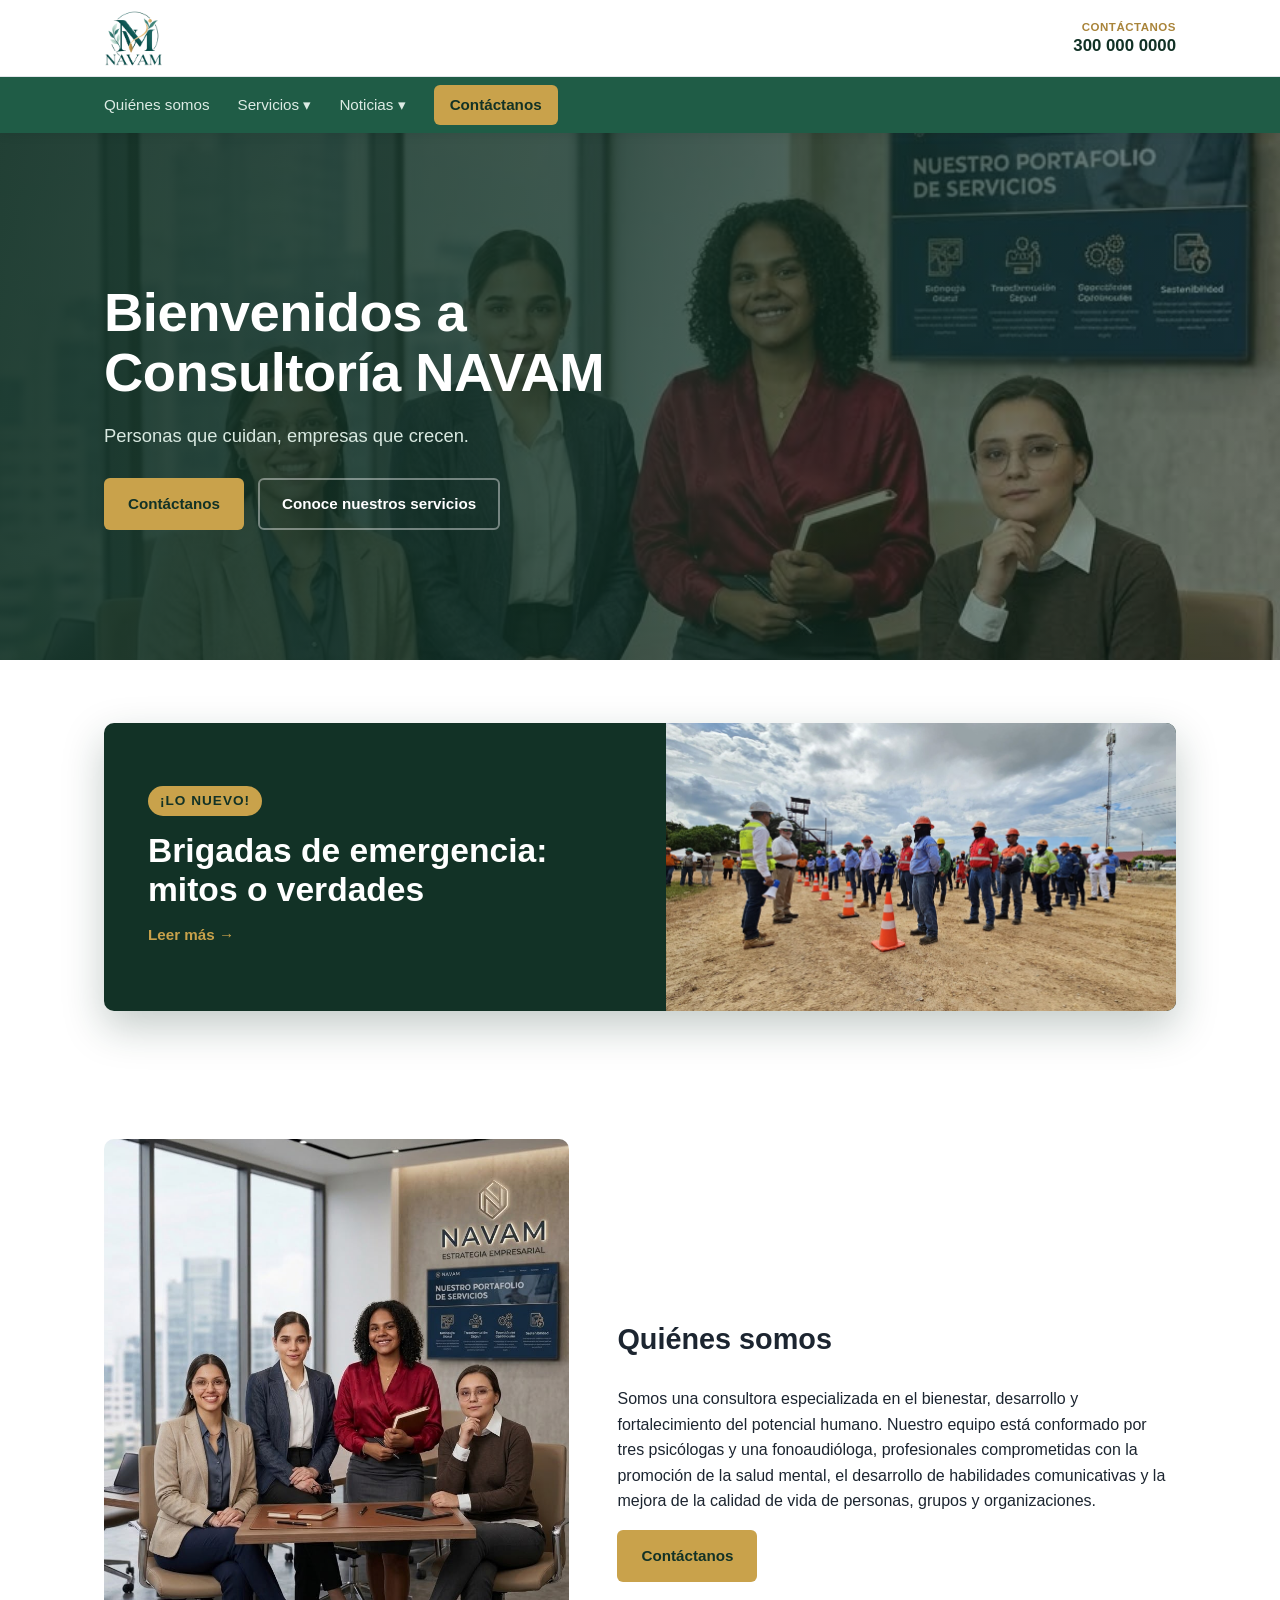
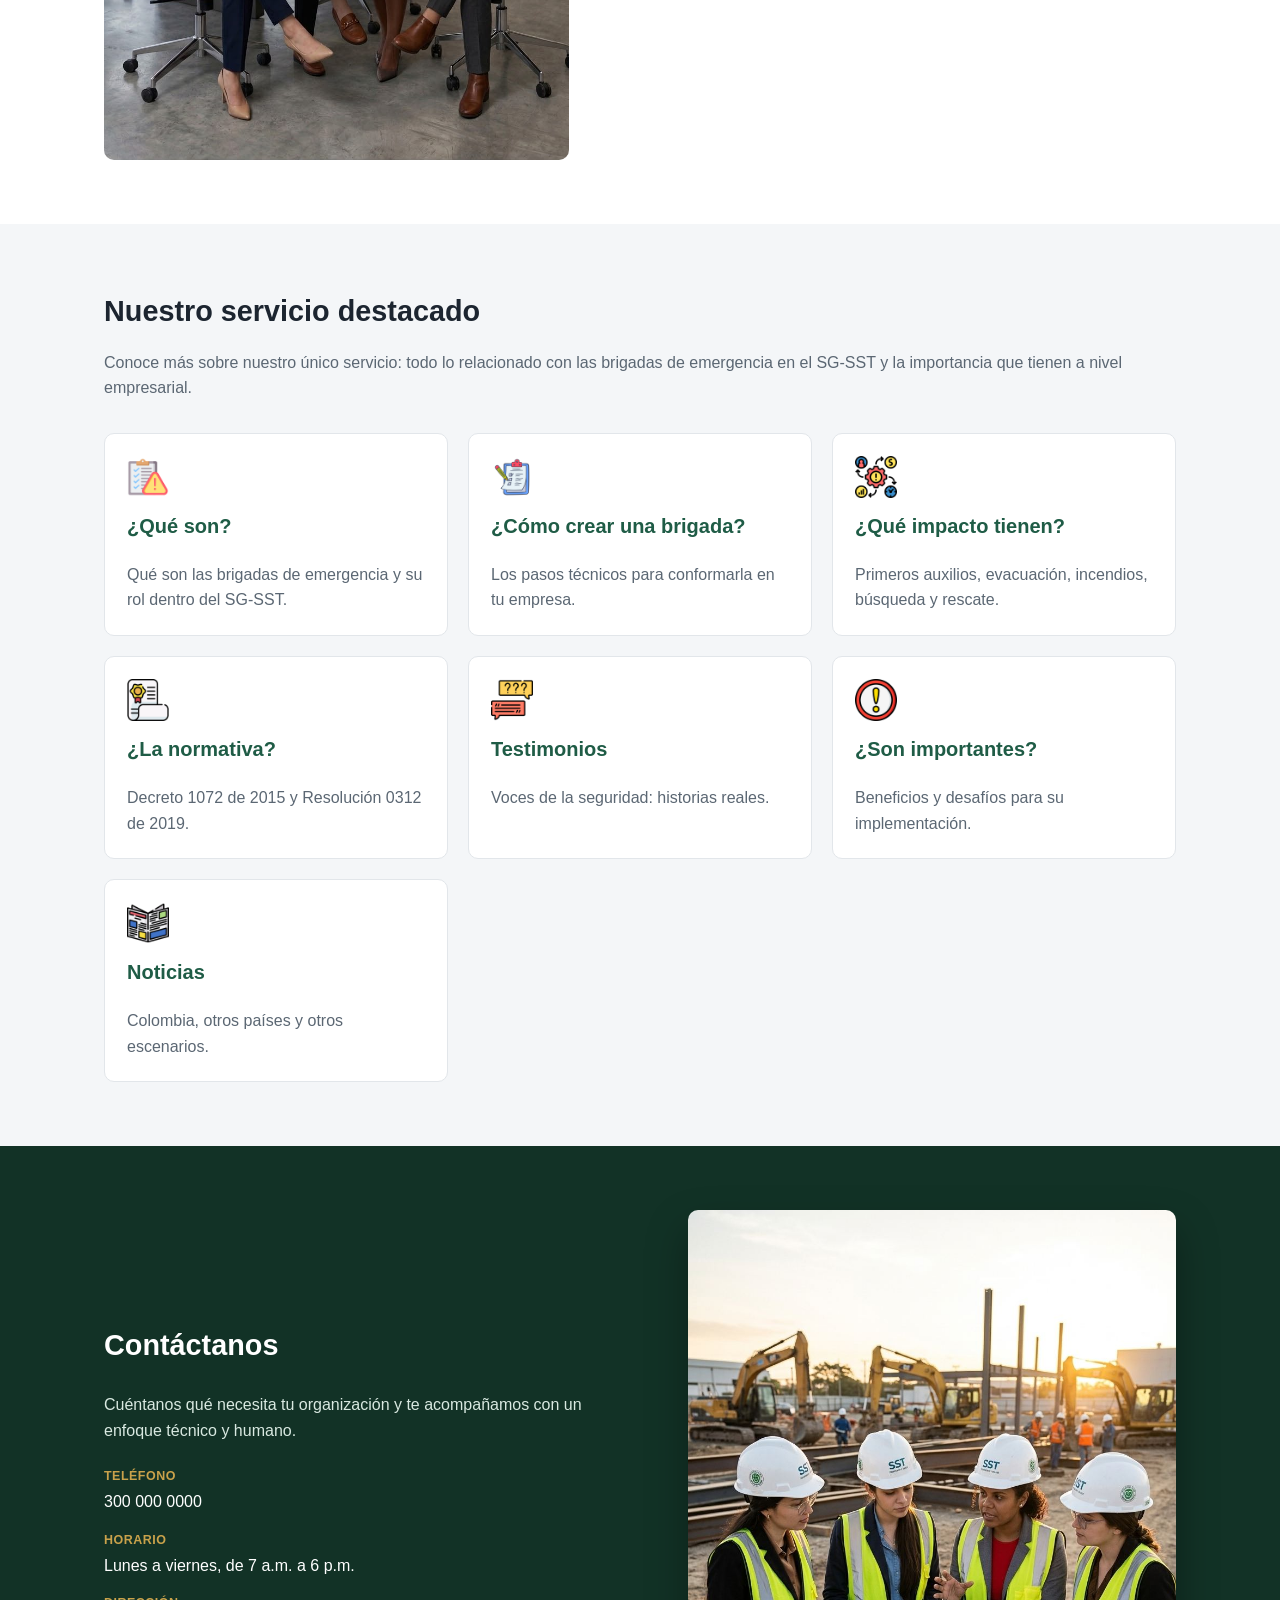
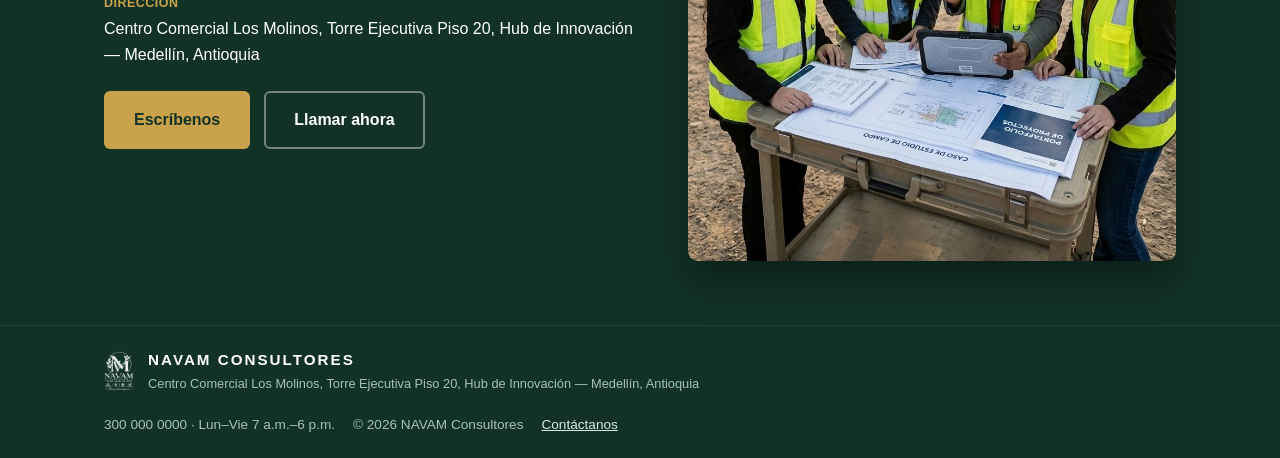
==== commit f03a9245: "Corregir íconos mal asignados y ajustar textos del home - icon-preguntas.png ahora es el ícono corre" ====
--- a/index.html
+++ b/index.html
@@ -95,7 +95,7 @@
       </div>
       <div>
         <h2>Quiénes somos</h2>
-        <p>En <strong>NAVAM</strong> somos una consultora especializada en el bienestar, desarrollo y fortalecimiento del potencial humano. Nuestro equipo está conformado por tres psicólogas y una fonoaudióloga, profesionales comprometidas con la promoción de la salud mental, el desarrollo de habilidades comunicativas y la mejora de la calidad de vida de personas, grupos y organizaciones.</p>
+        <p>Somos una consultora especializada en el bienestar, desarrollo y fortalecimiento del potencial humano. Nuestro equipo está conformado por tres psicólogas y una fonoaudióloga, profesionales comprometidas con la promoción de la salud mental, el desarrollo de habilidades comunicativas y la mejora de la calidad de vida de personas, grupos y organizaciones.</p>
         <a href="index.html#contacto" class="btn btn-primary">Contáctanos</a>
       </div>
     </div>
@@ -104,7 +104,7 @@
   <section class="section section-muted">
     <div class="container">
       <h2>Nuestro servicio destacado</h2>
-      <p class="section-intro">Un menú de servicios alrededor de las brigadas de emergencia dentro del SG-SST.</p>
+      <p class="section-intro">Conoce más sobre nuestro único servicio: todo lo relacionado con las brigadas de emergencia en el SG-SST y la importancia que tienen a nivel empresarial.</p>
 
       <div class="card-grid">
         <a class="card" href="brigadas-que-son.html">
--- a/assets/css/style.css
+++ b/assets/css/style.css
@@ -187,10 +187,10 @@
 .hero {
   position: relative;
   color: #fff;
-  padding: 110px 0 90px;
+  padding: 150px 0 130px;
   background-color: var(--green-dark);
   background-size: cover;
-  background-position: center 20%;
+  background-position: center 32%;
   overflow: hidden;
 }
 
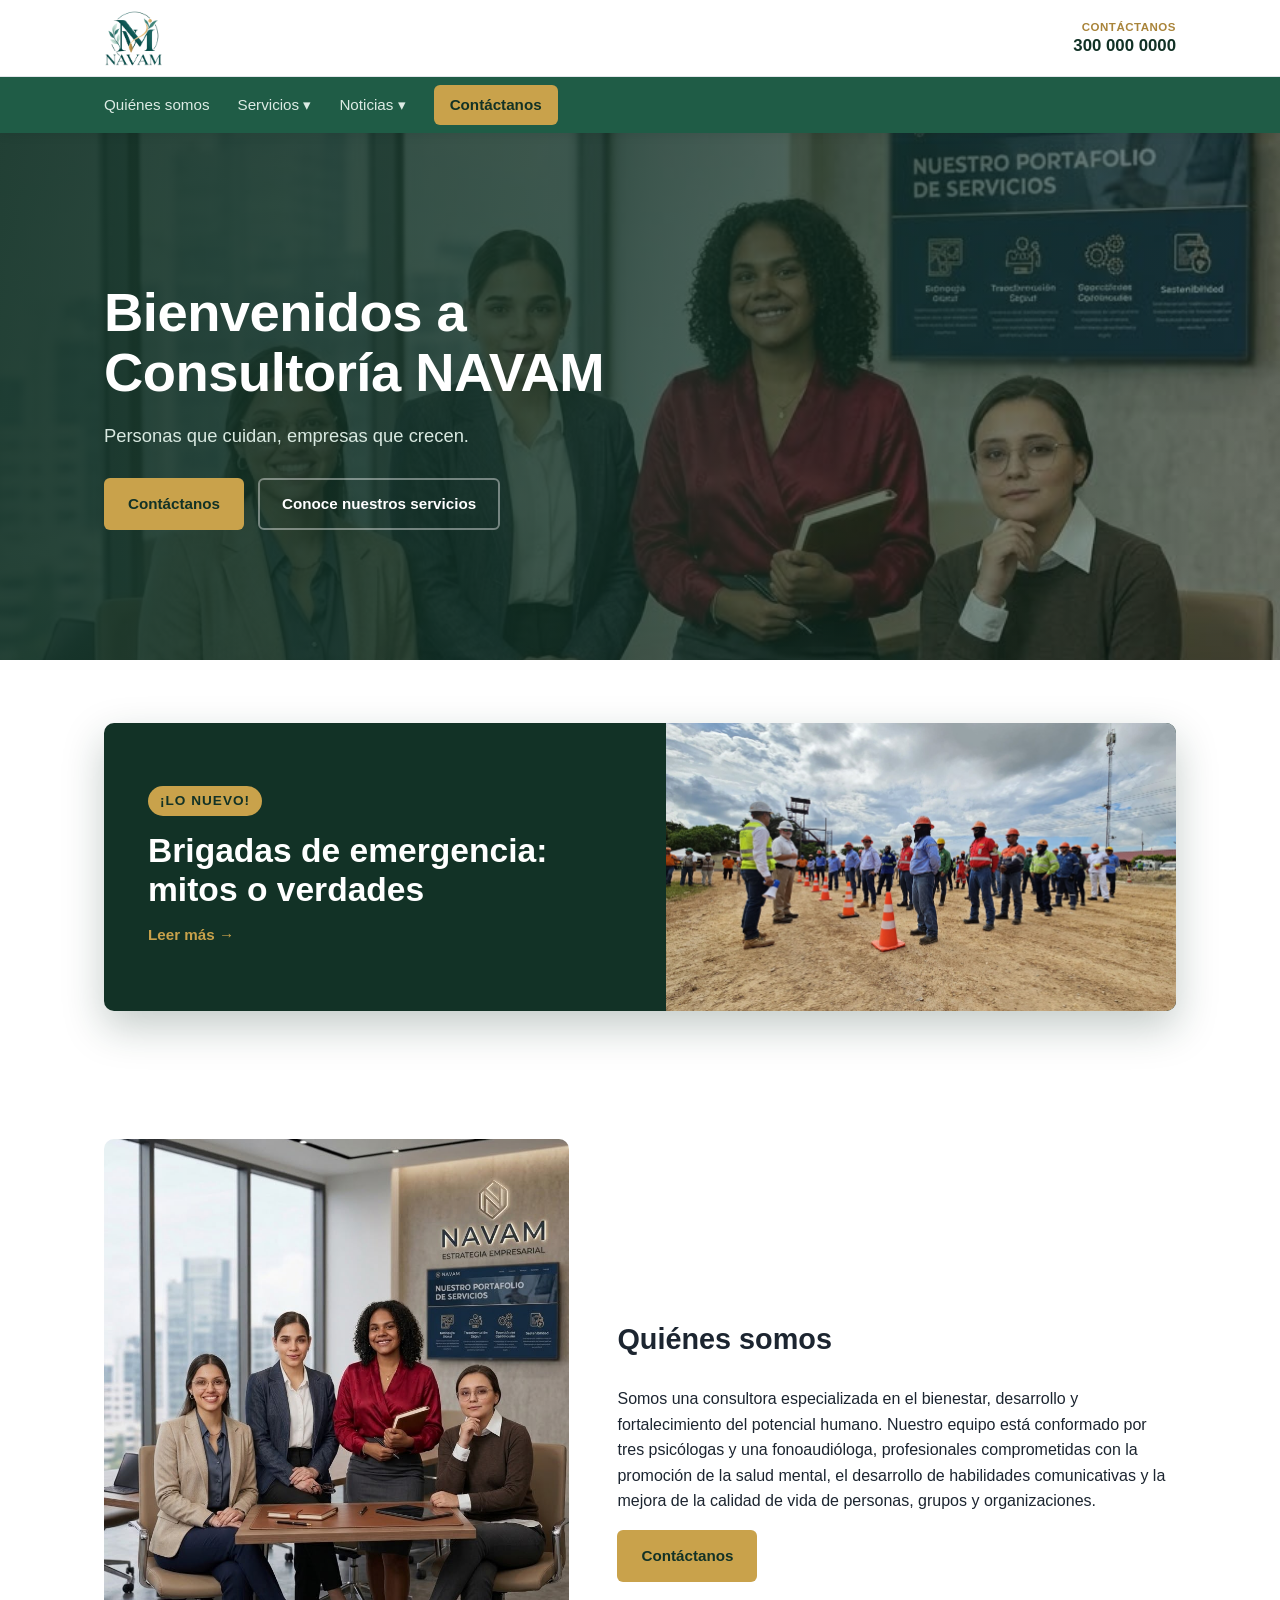
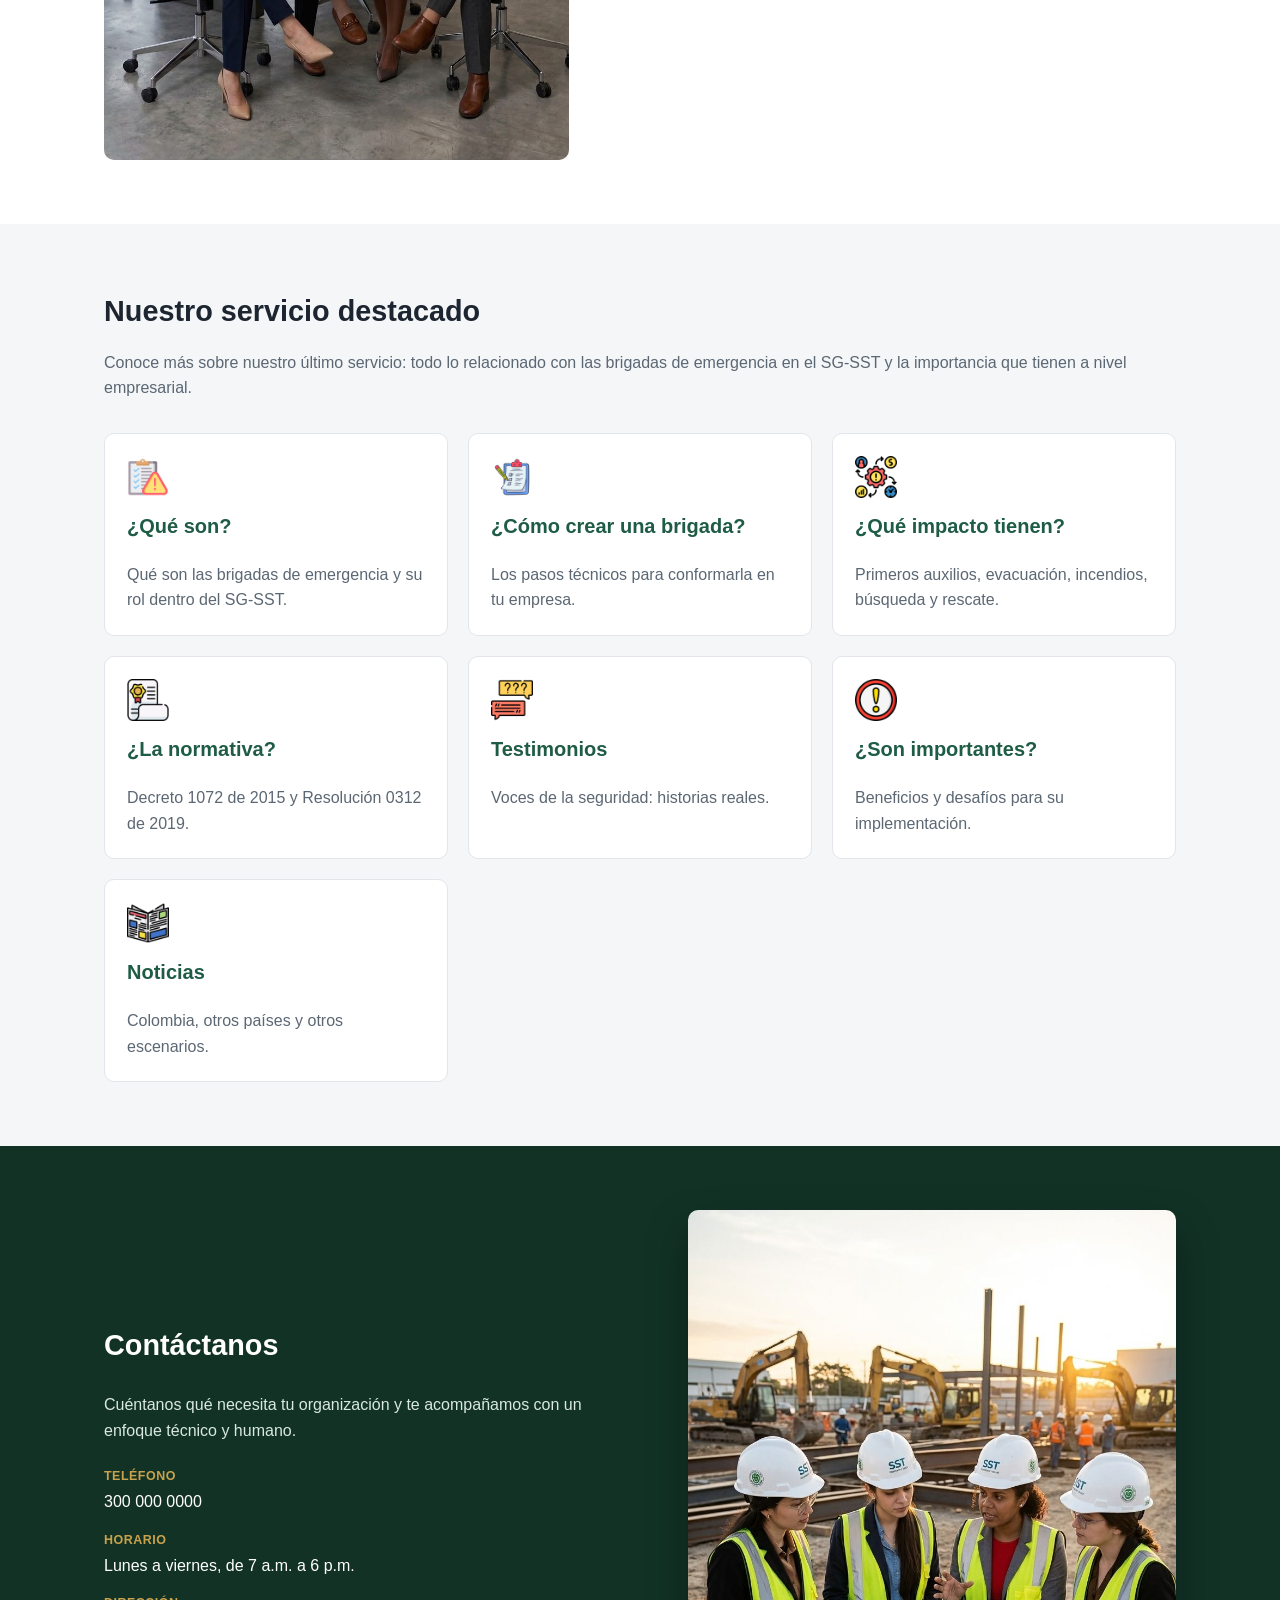
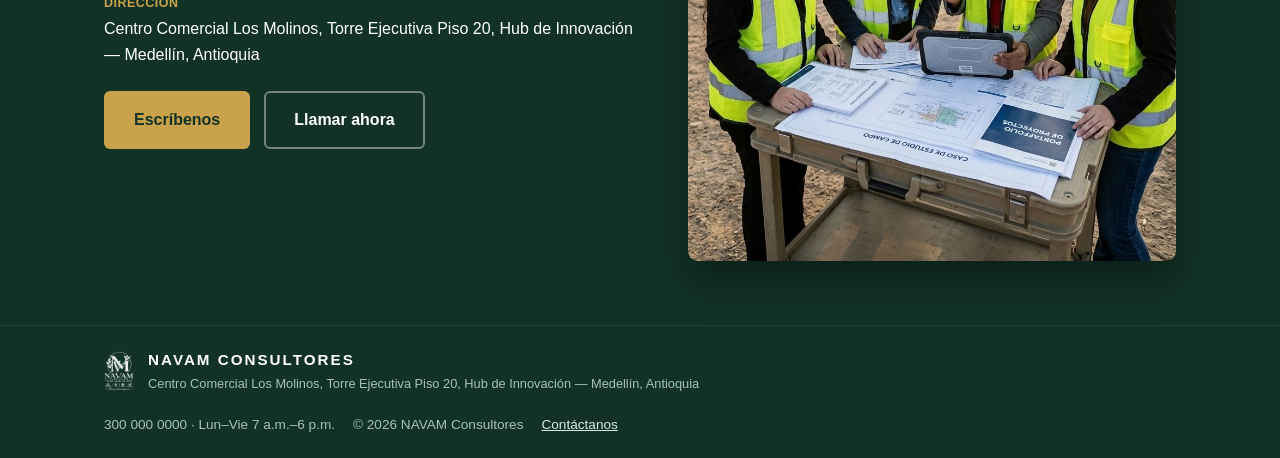
==== commit 0add016c: "Corregir "único servicio" a "último servicio" Co-Authored-By: Claude Sonnet 5 <noreply@anthropic.com" ====
--- a/index.html
+++ b/index.html
@@ -104,7 +104,7 @@
   <section class="section section-muted">
     <div class="container">
       <h2>Nuestro servicio destacado</h2>
-      <p class="section-intro">Conoce más sobre nuestro único servicio: todo lo relacionado con las brigadas de emergencia en el SG-SST y la importancia que tienen a nivel empresarial.</p>
+      <p class="section-intro">Conoce más sobre nuestro último servicio: todo lo relacionado con las brigadas de emergencia en el SG-SST y la importancia que tienen a nivel empresarial.</p>
 
       <div class="card-grid">
         <a class="card" href="brigadas-que-son.html">
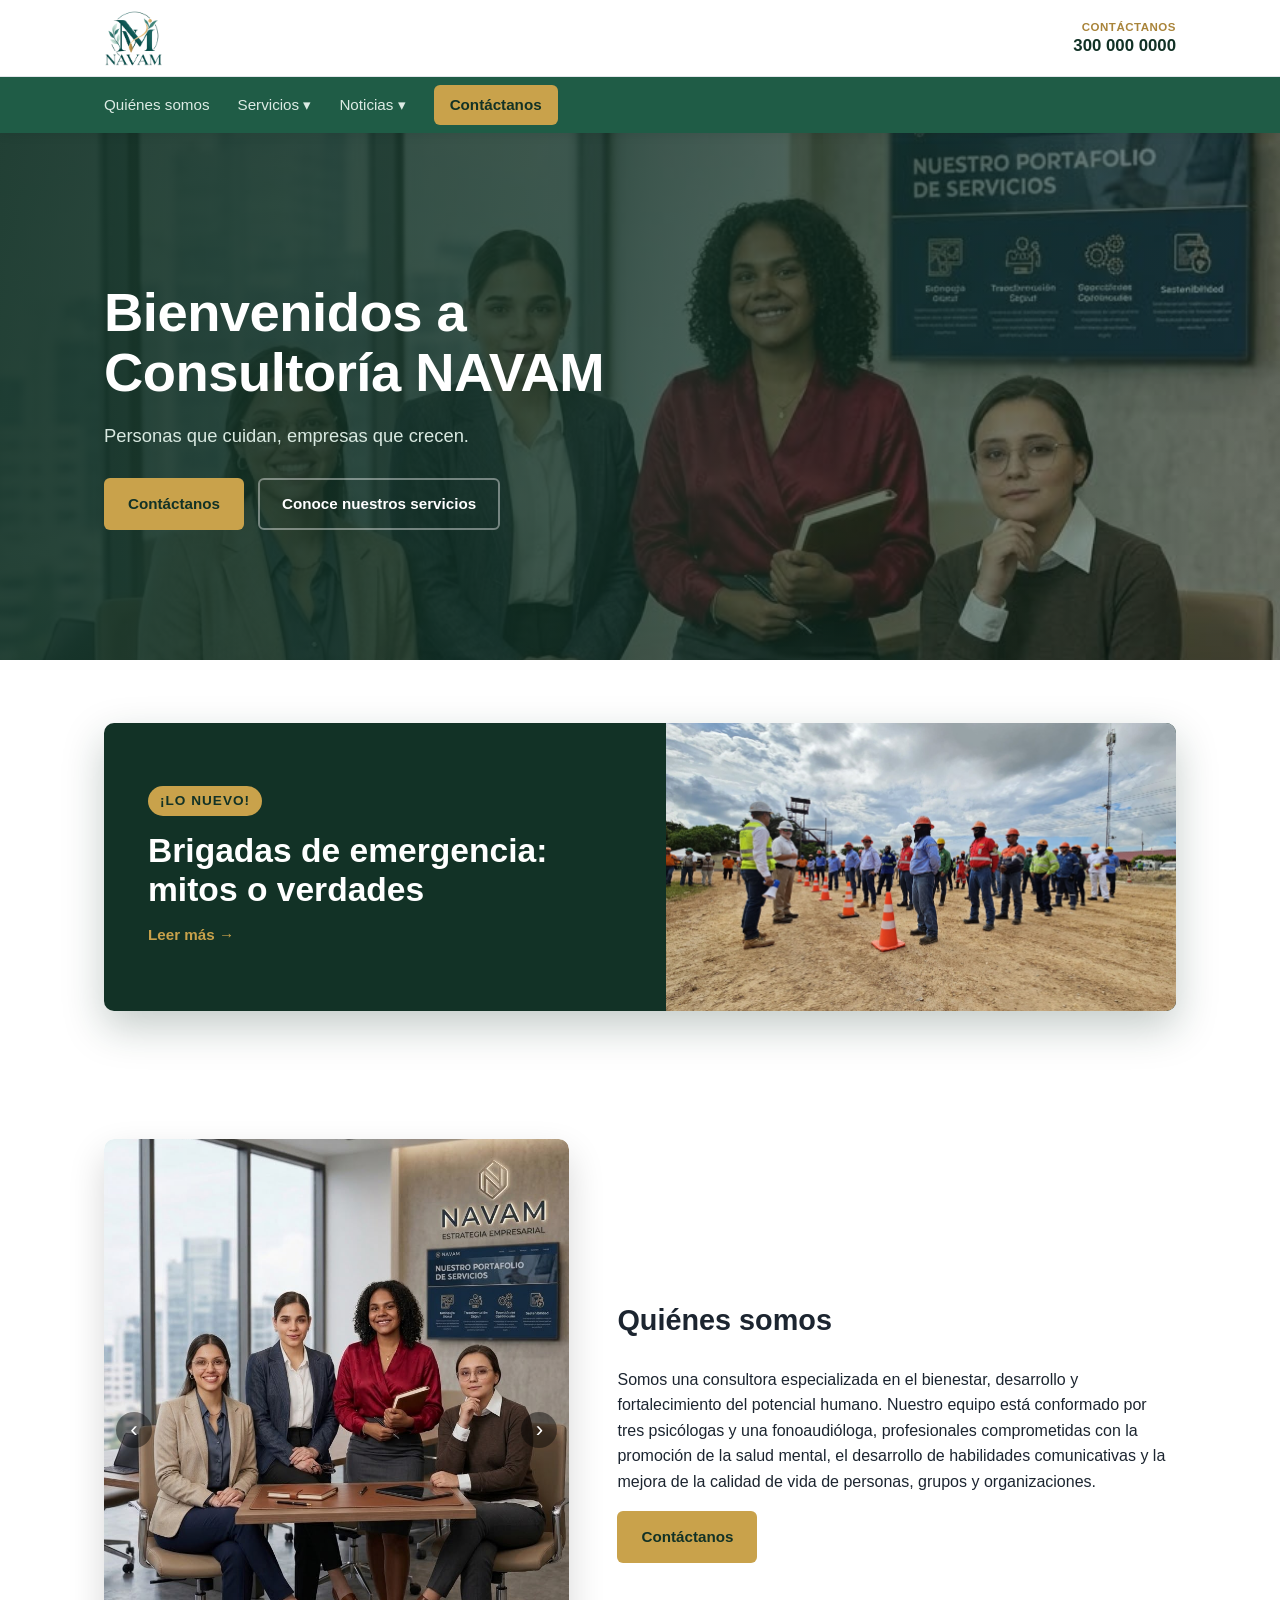
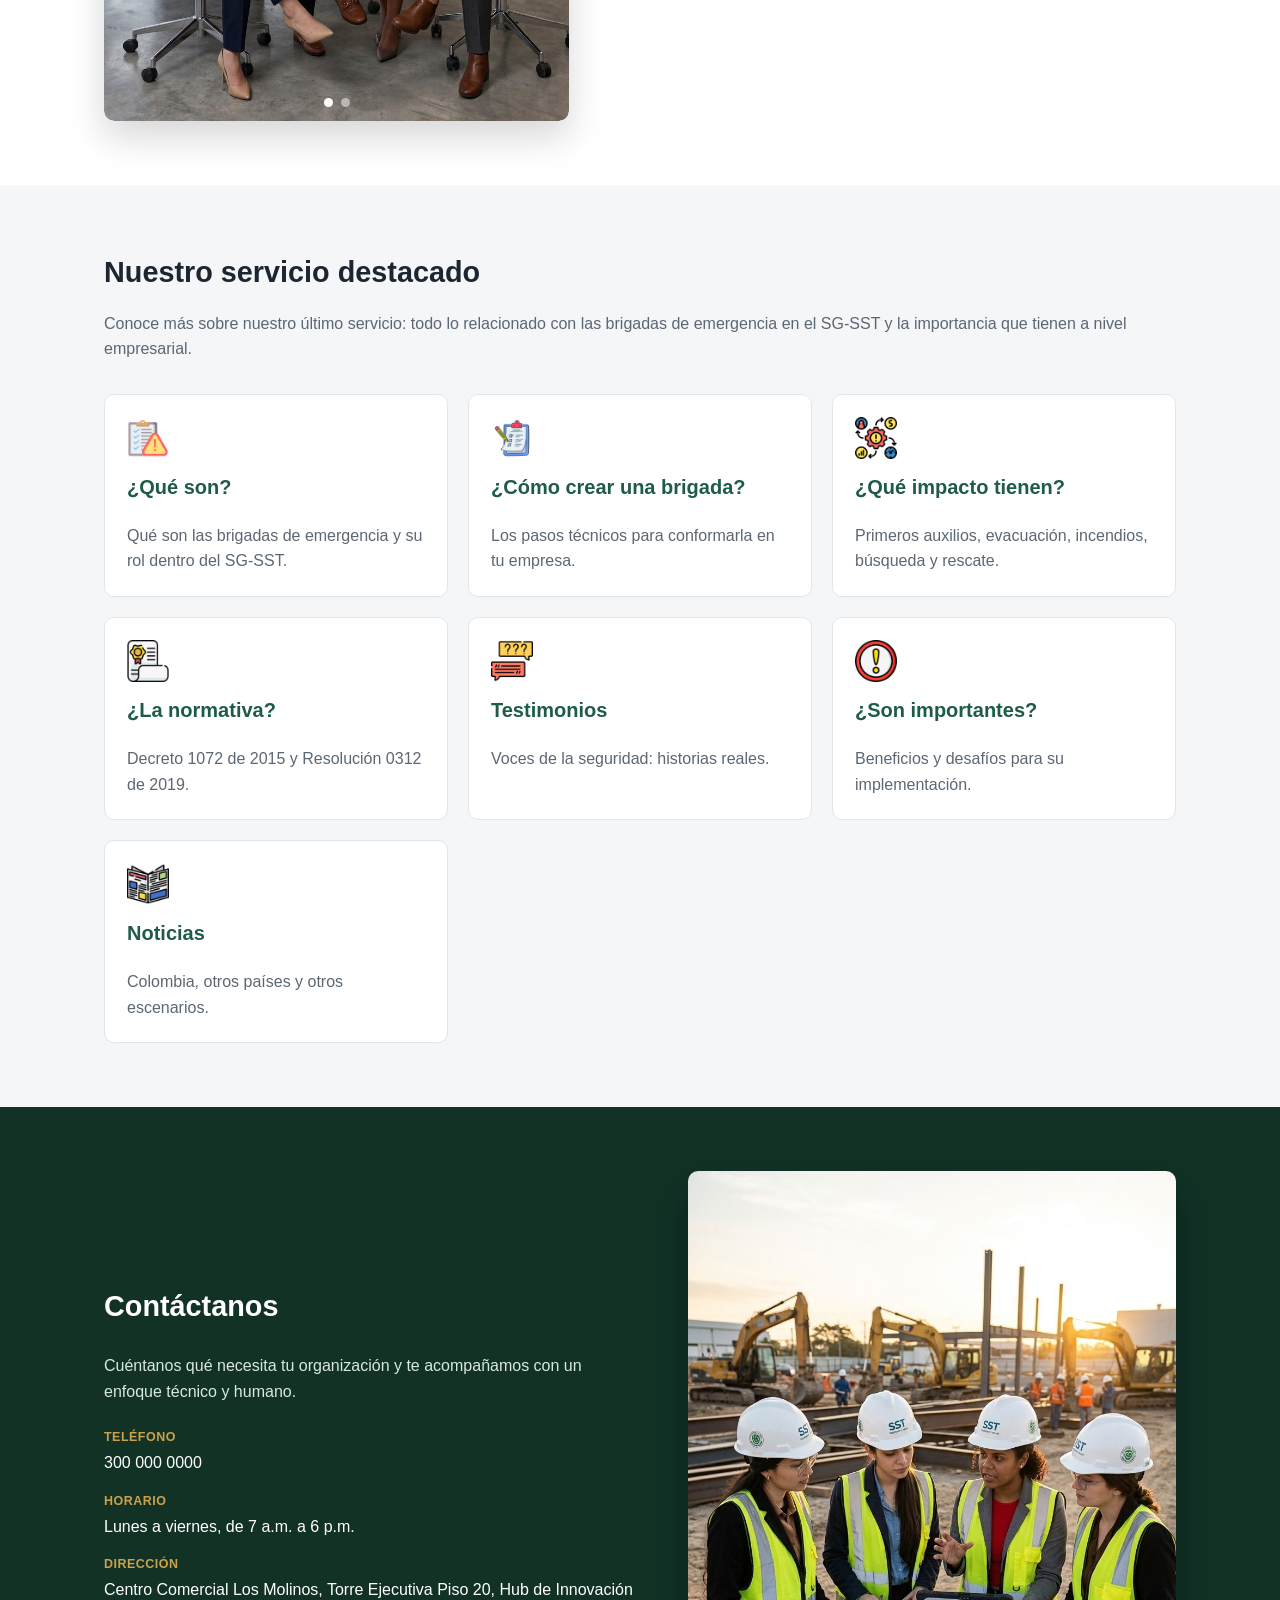
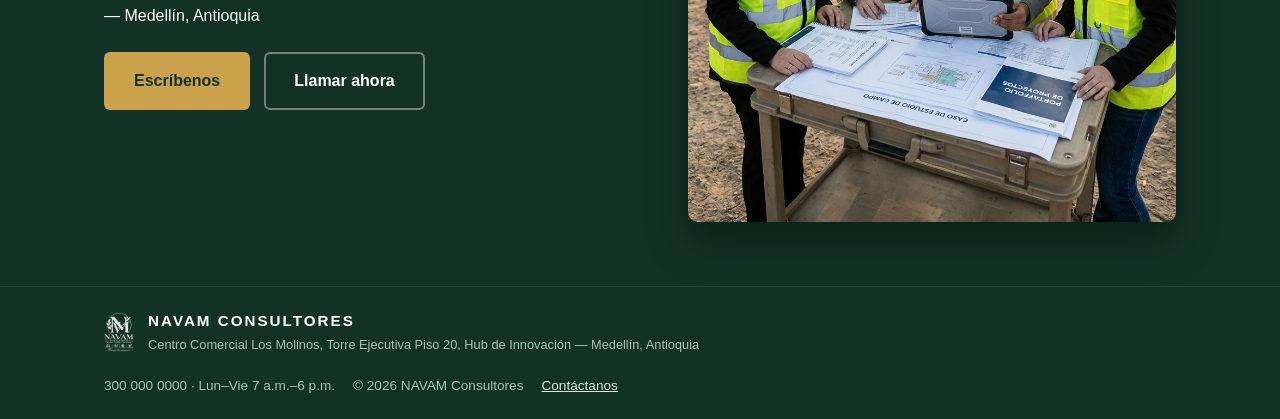
==== commit 9c39bb8f: "Agregar carrusel de fotos en Quiénes somos Reemplaza la foto única por un carrusel (flechas, puntos," ====
--- a/index.html
+++ b/index.html
@@ -90,8 +90,17 @@
 
   <section id="quienes-somos" class="section">
     <div class="container about-grid">
-      <div class="about-media">
-        <img src="assets/img/equipo-navam.jpg" alt="Equipo NAVAM">
+      <div class="about-media carousel" id="about-carousel">
+        <div class="carousel-track">
+          <img src="assets/img/equipo-navam.jpg" alt="Equipo NAVAM" class="carousel-slide active">
+          <img src="assets/img/oficina-navam-vertical.jpg" alt="Equipo NAVAM en la oficina principal" class="carousel-slide">
+        </div>
+        <button class="carousel-arrow carousel-prev" aria-label="Foto anterior">‹</button>
+        <button class="carousel-arrow carousel-next" aria-label="Foto siguiente">›</button>
+        <div class="carousel-dots">
+          <button class="carousel-dot active" aria-label="Foto 1"></button>
+          <button class="carousel-dot" aria-label="Foto 2"></button>
+        </div>
       </div>
       <div>
         <h2>Quiénes somos</h2>
--- a/assets/css/style.css
+++ b/assets/css/style.css
@@ -355,6 +355,82 @@
 
 .about-media img { border-radius: var(--radius); }
 
+/* Carousel (Quiénes somos) */
+.carousel {
+  position: relative;
+  aspect-ratio: 4 / 5;
+  border-radius: var(--radius);
+  overflow: hidden;
+  box-shadow: 0 16px 36px rgba(0,0,0,0.16);
+}
+
+.carousel-track {
+  position: relative;
+  width: 100%;
+  height: 100%;
+}
+
+.carousel-slide {
+  position: absolute;
+  inset: 0;
+  width: 100%;
+  height: 100%;
+  object-fit: cover;
+  border-radius: 0;
+  opacity: 0;
+  transition: opacity 0.6s ease;
+}
+
+.carousel-slide.active { opacity: 1; }
+
+.carousel-arrow {
+  position: absolute;
+  top: 50%;
+  transform: translateY(-50%);
+  width: 36px;
+  height: 36px;
+  border-radius: 50%;
+  border: none;
+  background: rgba(0,0,0,0.45);
+  color: #fff;
+  font-size: 1.4rem;
+  line-height: 1;
+  cursor: pointer;
+  display: flex;
+  align-items: center;
+  justify-content: center;
+}
+
+.carousel-arrow:hover { background: rgba(0,0,0,0.65); }
+.carousel-prev { left: 12px; }
+.carousel-next { right: 12px; }
+
+.carousel-dots {
+  position: absolute;
+  bottom: 14px;
+  left: 0;
+  right: 0;
+  display: flex;
+  justify-content: center;
+  gap: 8px;
+}
+
+.carousel-dot {
+  width: 9px;
+  height: 9px;
+  border-radius: 50%;
+  border: none;
+  background: rgba(255,255,255,0.5);
+  cursor: pointer;
+  padding: 0;
+}
+
+.carousel-dot.active { background: #fff; }
+
+@media (max-width: 640px) {
+  .carousel { aspect-ratio: 3 / 4; }
+}
+
 /* Section header with icon */
 .section-heading {
   display: flex;
@@ -451,6 +527,21 @@
   color: var(--muted);
   font-style: normal;
   font-size: 0.9rem;
+}
+
+.video-wrap {
+  margin: 32px 0 0;
+  display: flex;
+  justify-content: center;
+}
+
+.video-wrap video {
+  width: 100%;
+  max-width: 380px;
+  aspect-ratio: 9 / 16;
+  border-radius: var(--radius);
+  box-shadow: 0 20px 40px rgba(0,0,0,0.18);
+  background: #000;
 }
 
 /* Noticias */
